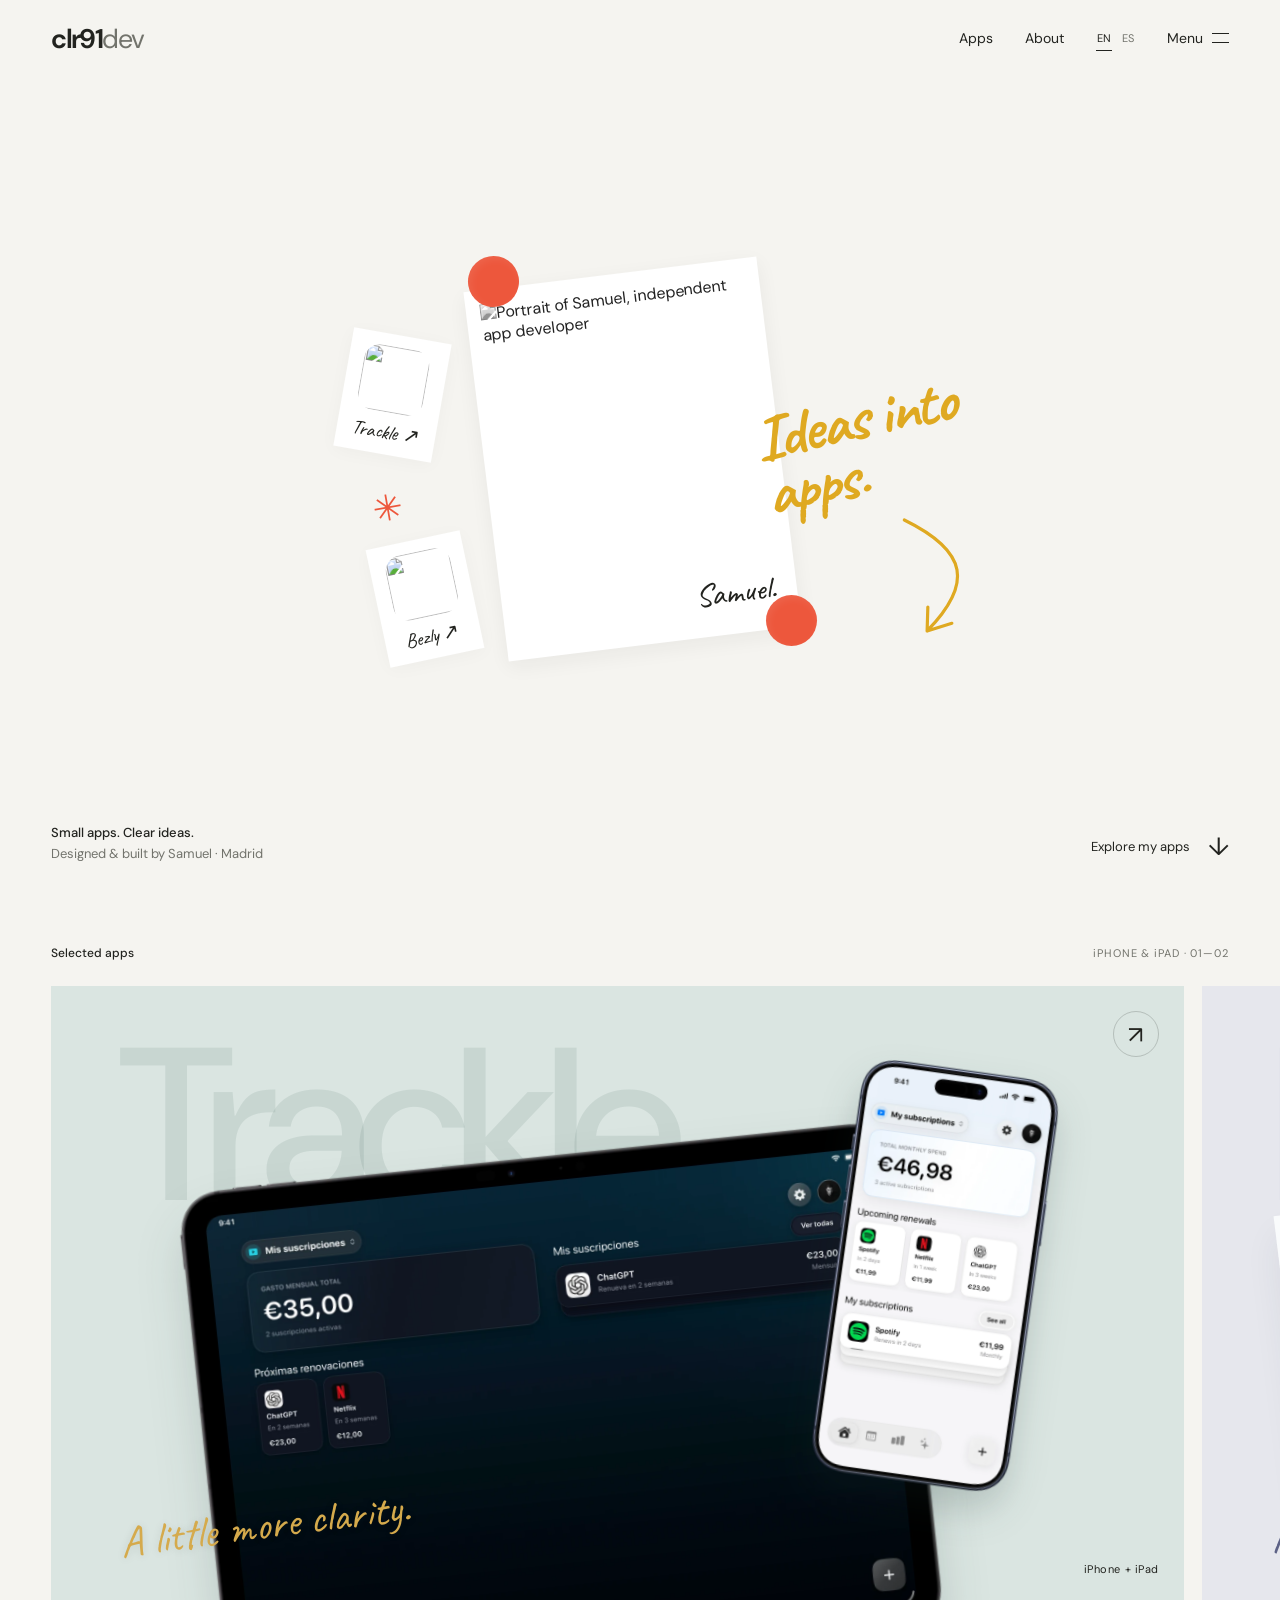
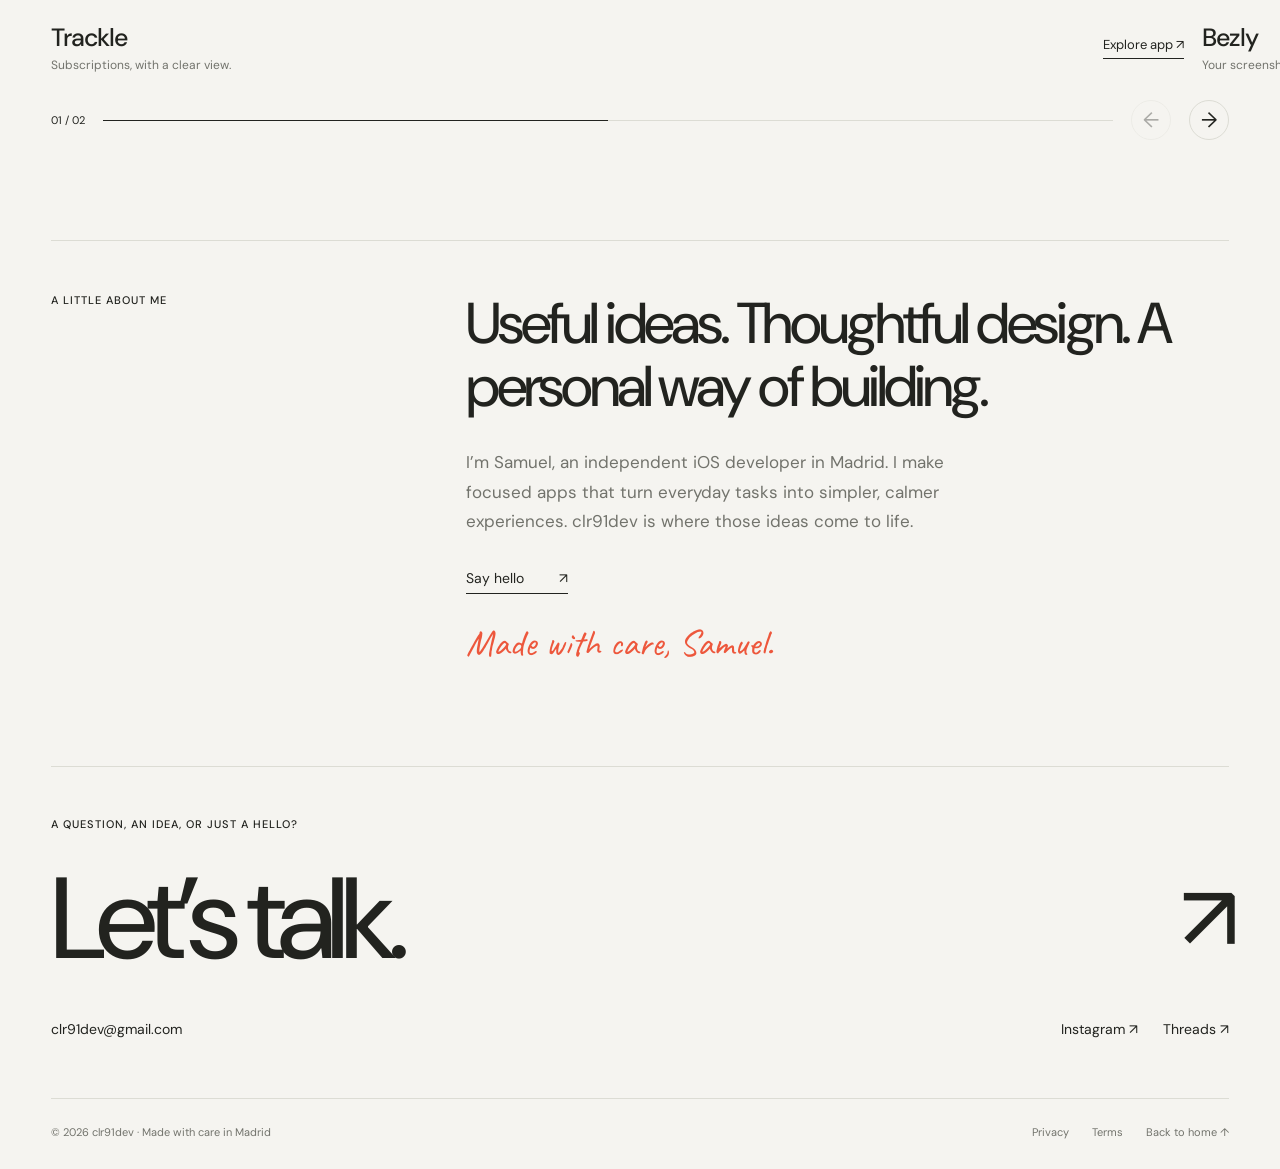
==== index.html @ d76f07f8 "Redesign clr91dev portfolio and app pages with an editorial studio style" ====
<!doctype html>
<html lang="en">
<head>
<meta charset="utf-8">
<meta name="viewport" content="width=device-width, initial-scale=1">
<title data-en="clr91dev — Small apps. Clear ideas." data-es="clr91dev — Apps pequeñas. Ideas claras." >clr91dev — Small apps. Clear ideas.</title>
<meta name="description" content="Independent apps by Samuel. Discover Trackle and Bezly, thoughtfully made for iPhone and iPad." data-en="Independent apps by Samuel. Discover Trackle and Bezly, thoughtfully made for iPhone and iPad." data-es="Apps independientes creadas por Samuel. Descubre Trackle y Bezly, diseñadas con cuidado para iPhone y iPad.">
<meta name="theme-color" content="#f5f4f0">
<link rel="canonical" href="https://samuelclr91-del.github.io/Trackle/">
<meta property="og:type" content="website">
<meta property="og:title" content="clr91dev — Small apps. Clear ideas.">
<meta property="og:description" content="Independent apps by Samuel. Discover Trackle and Bezly, thoughtfully made for iPhone and iPad.">
<meta property="og:url" content="https://samuelclr91-del.github.io/Trackle/">
<meta property="og:image" content="https://samuelclr91-del.github.io/Trackle/assets/studio/trackle-ipad-home.webp">
<link rel="icon" href="./assets/clr91dev-mark-v2.png">
<link rel="apple-touch-icon" href="./assets/clr91dev-mark-v2.png">
<link rel="preconnect" href="https://fonts.googleapis.com">
<link rel="preconnect" href="https://fonts.gstatic.com" crossorigin>
<link rel="stylesheet" href="./assets/studio.css">
<script src="./assets/studio.js" defer>
</script>
</head>
<body>
<a class="skip-link" data-en="Skip to content" data-es="Saltar al contenido" href="#main">Skip to content</a>
<header class="site-header">
<a class="wordmark" href="./" aria-label="clr91dev — home">clr91<span>dev</span>
</a>
<div class="header-links">
<a class="desktop-only" href="#apps">
<span data-en="Apps" data-es="Apps" >Apps</span>
</a>
<a class="desktop-only" href="#about">
<span data-en="About" data-es="Sobre mí" >About</span>
</a>
<div class="language" aria-label="Language / Idioma">
<button type="button" data-lang="en" aria-pressed="true">EN</button>
<button type="button" data-lang="es" aria-pressed="false">ES</button>
</div>
<button class="menu-toggle" aria-controls="site-menu" aria-expanded="false" type="button">
<span data-en="Menu" data-es="Menú" >Menu</span>
<i aria-hidden="true">
</i>
</button>
</div>
</header>
<div class="menu-panel" id="site-menu" hidden>
<nav aria-label="Menu">
<a href="./trackle/">Trackle ↗</a>
<a href="./bezly/">Bezly ↗</a>
<a href="#about">
<span data-en="A little about me" data-es="Un poco sobre mí" >A little about me</span>
</a>
<a href="#contact">
<span data-en="Let’s talk" data-es="Hablemos" >Let’s talk</span>
</a>
</nav>
<div class="menu-bottom">
<a href="mailto:clr91dev@gmail.com">clr91dev@gmail.com ↗</a>
<span data-en="Independent apps. Made in Madrid." data-es="Apps independientes. Hechas en Madrid." >Independent apps. Made in Madrid.</span>
</div>
</div>
<main id="main">
<section class="hero" aria-labelledby="hero-title">
<div class="hero-composition">
<figure class="polaroid">
<img src="./assets/samuel-portrait-v2.jpg" alt="Portrait of Samuel, independent app developer" data-alt-en="Portrait of Samuel, independent app developer" data-alt-es="Retrato de Samuel, desarrollador de apps independiente" class="" fetchpriority=high decoding="async" width="1229" height="848">
<figcaption>Samuel.</figcaption>
</figure>
<span class="sticker sticker-one" aria-hidden="true">
</span>
<span class="sticker sticker-two" aria-hidden="true">
</span>
<div class="hero-note">
<p class="handwritten" data-en="Ideas into apps." data-es="Ideas hechas apps." >Ideas into apps.</p>
</div>
<svg class="drawn-arrow" aria-hidden="true" viewBox="0 0 100 145" fill="none">
<path d="M22 6C88 49 88 85 32 130M32 130L36 104M32 130L60 125" stroke="currentColor" stroke-width="3.5" stroke-linecap="round" stroke-linejoin="round"/>
</svg>
<a class="scrap-app scrap-trackle" href="./trackle/" aria-label="Trackle">
<img src="./assets/trackle-app-icon.png" alt="" data-alt-en="" data-alt-es="" class="" fetchpriority=high decoding="async" width="512" height="512">
<span>Trackle ↗</span>
</a>
<a class="scrap-app scrap-bezly" href="./bezly/" aria-label="Bezly">
<img src="./bezly/assets/bezly-app-icon.jpg" alt="" data-alt-en="" data-alt-es="" class="" fetchpriority=high decoding="async" width="1024" height="1024">
<span>Bezly ↗</span>
</a>
<span class="little-cross" aria-hidden="true">✳</span>
</div>
<div class="hero-caption">
<h1 id="hero-title">
<strong data-en="Small apps. Clear ideas." data-es="Apps pequeñas. Ideas claras." >Small apps. Clear ideas.</strong>
</h1>
<span data-en="Designed &amp; built by Samuel · Madrid" data-es="Diseñadas y creadas por Samuel · Madrid" >Designed &amp; built by Samuel · Madrid</span>
</div>
<a class="hero-scroll" href="#apps">
<span data-en="Explore my apps" data-es="Explora mis apps" >Explore my apps</span>
<span aria-hidden="true">↓</span>
</a>
</section>
<section class="work-gallery" id="apps" aria-labelledby="work-title">
<div class="section-topline">
<h2 data-en="Selected apps" data-es="Apps seleccionadas" id="work-title">Selected apps</h2>
<span class="index-label">iPHONE & iPAD · 01—02</span>
</div>
<div class="project-rail" tabindex="0" role="region" aria-label="App gallery" data-label-en="App gallery" data-label-es="Galería de apps">
<article class="project-card">
<a class="project-art trackle-scene" href="./trackle/" aria-label="Explore Trackle" data-label-en="Explore Trackle" data-label-es="Explorar Trackle">
<span class="project-backword" aria-hidden="true">Trackle</span>
<img src="./assets/studio/trackle-ipad-home.webp" alt="Trackle on iPad" data-alt-en="Trackle on iPad" data-alt-es="Trackle en iPad" class="scene-ipad" loading=lazy decoding="async" width="1550" height="1106">
<img src="./assets/studio/trackle-iphone-home.webp" alt="Trackle on iPhone" data-alt-en="Trackle on iPhone" data-alt-es="Trackle en iPhone" class="scene-phone" loading=lazy decoding="async" width="827" height="1700">
<span class="scene-note" data-en="A little more clarity." data-es="Un poco más de claridad." >A little more clarity.</span>
<span class="scene-tag">iPhone + iPad</span>
<span class="open-project" aria-hidden="true">↗</span>
</a>
<div class="project-caption">
<div>
<h3>
<a href="./trackle/">Trackle</a>
</h3>
<p data-en="Subscriptions, with a clear view." data-es="Tus suscripciones, con perspectiva." >Subscriptions, with a clear view.</p>
</div>
<a href="./trackle/">
<span data-en="Explore app ↗" data-es="Explorar app ↗" >Explore app ↗</span>
</a>
</div>
</article>
<article class="project-card">
<a class="project-art bezly-scene" href="./bezly/" aria-label="Explore Bezly" data-label-en="Explore Bezly" data-label-es="Explorar Bezly">
<span class="project-backword" aria-hidden="true">Bezly</span>
<img src="./assets/studio/bezly-workflow-ipad-04.webp" alt="Bezly on iPad" data-alt-en="Bezly on iPad" data-alt-es="Bezly en iPad" class="scene-ipad" loading=lazy decoding="async" width="1550" height="1163">
<img src="./assets/studio/bezly-workflow-iphone-04.webp" alt="Bezly on iPhone" data-alt-en="Bezly on iPhone" data-alt-es="Bezly en iPhone" class="scene-phone" loading=lazy decoding="async" width="416" height="900">
<span class="scene-note" data-en="Make it yours." data-es="Hazlo tuyo." >Make it yours.</span>
<span class="scene-tag">iPhone + iPad</span>
<span class="open-project" aria-hidden="true">↗</span>
</a>
<div class="project-caption">
<div>
<h3>
<a href="./bezly/">Bezly</a>
</h3>
<p data-en="Your screenshots. Ready for the spotlight." data-es="Tus capturas. Listas para destacar." >Your screenshots. Ready for the spotlight.</p>
</div>
<a href="./bezly/">
<span data-en="Explore app ↗" data-es="Explorar app ↗" >Explore app ↗</span>
</a>
</div>
</article>
</div>
<div class="gallery-controls">
<span class="gallery-count" aria-live="polite">01 / 02</span>
<div class="gallery-progress" aria-hidden="true">
<span>
</span>
</div>
<button class="round-button" data-gallery-prev type="button" aria-label="Previous app" data-label-en="Previous app" data-label-es="App anterior">←</button>
<button class="round-button" data-gallery-next type="button" aria-label="Next app" data-label-en="Next app" data-label-es="App siguiente">→</button>
</div>
</section>
<section class="about-section" id="about">
<p class="eyebrow" data-en="A little about me" data-es="Un poco sobre mí" >A little about me</p>
<div class="about-copy">
<h2 data-en="Useful ideas. Thoughtful design. A personal way of building." data-es="Ideas útiles. Diseño con intención. Una forma personal de crear." >Useful ideas. Thoughtful design. A personal way of building.</h2>
<p data-en="I’m Samuel, an independent iOS developer in Madrid. I make focused apps that turn everyday tasks into simpler, calmer experiences. clr91dev is where those ideas come to life." data-es="Soy Samuel, desarrollador iOS independiente en Madrid. Creo apps que convierten las tareas del día a día en experiencias más sencillas y tranquilas. clr91dev es donde esas ideas cobran vida." >I’m Samuel, an independent iOS developer in Madrid. I make focused apps that turn everyday tasks into simpler, calmer experiences. clr91dev is where those ideas come to life.</p>
<a class="underlined-link" href="mailto:clr91dev@gmail.com">
<span data-en="Say hello" data-es="Salúdame" >Say hello</span>
<span aria-hidden="true">↗</span>
</a>
<div class="about-signature" aria-hidden="true">Made with care, Samuel.</div>
</div>
</section>
<section class="contact-section" id="contact">
<p class="eyebrow" data-en="A question, an idea, or just a hello?" data-es="¿Una pregunta, una idea o simplemente un hola?" >A question, an idea, or just a hello?</p>
<a class="contact-title" href="mailto:clr91dev@gmail.com">
<span data-en="Let’s talk." data-es="Hablemos." >Let’s talk.</span>
<span class="contact-arrow" aria-hidden="true">↗</span>
</a>
<div class="contact-bottom">
<a href="mailto:clr91dev@gmail.com">clr91dev@gmail.com</a>
<div class="social-links">
<a href="https://www.instagram.com/clr91dev/" target="_blank" rel="noopener noreferrer">Instagram ↗</a>
<a href="https://www.threads.com/@samuclr91" target="_blank" rel="noopener noreferrer">Threads ↗</a>
</div>
</div>
</section>
</main>
<footer class="site-footer">
<span>© 2026 clr91dev · <span data-en="Made with care in Madrid" data-es="Hecho con cuidado en Madrid" >Made with care in Madrid</span>
</span>
<div class="footer-legal">
<a href="./privacy/">
<span data-en="Privacy" data-es="Privacidad" >Privacy</span>
</a>
<a href="./terms/">
<span data-en="Terms" data-es="Términos" >Terms</span>
</a>
<a href="./">
<span data-en="Back to home ↑" data-es="Volver al inicio ↑" >Back to home ↑</span>
</a>
</div>
</footer>
</body>
</html>
---- assets/studio.css ----
@import url('https://fonts.googleapis.com/css2?family=Caveat:wght@500;600;700&family=DM+Sans:wght@400;450;500;550;600;650;700&display=swap');

:root {
    --paper:#f5f4f0;
    --ink:#22231f;
    --muted:#72736c;
    --line:#dcdcd4;
    --yellow:#dfa921;
    --red:#ed573c;
    --mint:#d8ebe3;
    --gutter:clamp(22px,4vw,72px);
    font-family:'DM Sans',Arial,sans-serif;
    color:var(--ink);
    background:var(--paper);
    font-synthesis:none
}

* {
    box-sizing:border-box
}
html {
    scroll-behavior:smooth;
    scroll-padding-top:80px
}
body {
    margin:0
}
body.menu-open {
    overflow:hidden
}
a {
    color:inherit;
    text-decoration:none
}
button {
    font:inherit;
    color:inherit;
    cursor:pointer
}
button,a {
    -webkit-tap-highlight-color:transparent
}
button {
    border:0
}
img {
    height:auto;
    display:block;
    max-width:100%
}
figure,h1,h2,h3,p {
    margin:0
}
::selection {
    background:#eed47b;
    color:#22231f
}
:focus-visible {
    outline:2px solid var(--red);
    outline-offset:6px
}
.skip-link {
    position:fixed;
    top:-70px;
    left:20px;
    z-index:100;
    background:var(--ink);
    color:white;
    padding:14px
}
.skip-link:focus {
    top:12px
}

.site-header {
    height:76px;
    padding:0 var(--gutter);
    display:flex;
    align-items:center;
    justify-content:space-between;
    background:var(--paper);
    position:relative;
    z-index:30
}
.wordmark {
    font-size:27px;
    font-weight:650;
    letter-spacing:-1.6px;
    line-height:1
}
.wordmark span {
    color:var(--muted);
    font-weight:400
}
.header-links {
    display:flex;
    align-items:center;
    gap:32px;
    font-size:14px
}
.header-links>a {
    position:relative
}
.header-links>a:after {
    content:'';
    height:1px;
    position:absolute;
    bottom:-5px;
    left:0;
    width:0;
    background:currentColor;
    transition:width .2s
}
.header-links>a:hover:after {
    width:100%
}
.language {
    display:flex;
    gap:9px;
    font-size:11px
}
.language button {
    padding:5px 1px;
    background:none;
    color:var(--muted)
}
.language button[aria-pressed=true] {
    color:var(--ink);
    border-bottom:1px solid
}
.menu-toggle {
    background:none;
    padding:8px 0;
    display:flex;
    align-items:center;
    gap:9px;
    font-size:14px
}
.menu-toggle i {
    width:17px;
    height:10px;
    border-block:1px solid;
    transition:transform .2s
}
.menu-toggle[aria-expanded=true] i {
    transform:rotate(-45deg)
}
.menu-panel {
    position:absolute;
    top:76px;
    left:0;
    right:0;
    padding:50px var(--gutter) 60px;
    background:var(--paper);
    border-bottom:1px solid var(--line);
    box-shadow:0 20px 30px #22231f09;
    z-index:29
}
.menu-panel[hidden] {
    display:none
}
.menu-panel nav {
    display:flex;
    flex-direction:column;
    align-items:flex-start;
    gap:14px
}
.menu-panel nav>a {
    font-size:clamp(30px,5vw,64px);
    letter-spacing:-.04em
}
.menu-panel .menu-bottom {
    display:flex;
    justify-content:space-between;
    gap:24px;
    margin-top:32px;
    color:var(--muted);
    font-size:14px
}
.menu-panel a:hover {
    color:var(--red)
}

.hero {
    min-height:660px;
    height:calc(100svh - 76px);
    max-height:900px;
    position:relative;
    display:flex;
    align-items:center;
    justify-content:center;
    overflow:hidden
}
.hero-composition {
    width:760px;
    height:480px;
    position:relative;
    flex:none;
    margin-top:-35px
}
.polaroid {
    width:295px;
    position:absolute;
    left:225px;
    top:42px;
    padding:14px 14px 21px;
    background:#fff;
    box-shadow:0 6px 20px #22231f0e;
    transform:rotate(-7deg)
}
.polaroid>img {
    width:267px;
    height:285px;
    object-fit:cover;
    object-position:50% 50%;
    filter:grayscale(1)
}
.polaroid figcaption {
    font-family:'Caveat',cursive;
    font-size:32px;
    text-align:right;
    padding:11px 7px 0
}
.sticker {
    position:absolute;
    display:block;
    width:51px;
    height:51px;
    border-radius:50%;
    background:var(--red);
    box-shadow:inset 2px 3px 8px #ffffff16;
    z-index:2
}
.sticker-one {
    left:208px;
    top:25px;
    transform:rotate(-10deg)
}
.sticker-two {
    left:506px;
    top:364px
}
.handwritten {
    font-family:'Caveat',cursive;
    font-weight:700;
    color:var(--yellow);
    font-size:64px;
    line-height:.88;
    letter-spacing:-2px
}
.hero-note {
    position:absolute;
    left:498px;
    top:156px;
    transform:rotate(-12deg);
    z-index:3;
    width:235px
}
.drawn-arrow {
    width:100px;
    height:132px;
    position:absolute;
    left:627px;
    top:280px;
    color:var(--yellow);
    transform:rotate(-7deg)
}
.scrap-app {
    position:absolute;
    display:block;
    padding:12px 15px 10px;
    background:#fff;
    box-shadow:0 3px 18px #22231f08;
    text-align:center;
    transition:transform .25s
}
.scrap-app img {
    width:66px;
    height:66px;
    object-fit:cover;
    border-radius:16px
}
.scrap-app span {
    display:block;
    font-family:'Caveat',cursive;
    font-size:20px;
    margin-top:7px
}
.scrap-trackle {
    left:83px;
    top:104px;
    transform:rotate(10deg)
}
.scrap-bezly {
    left:117px;
    top:308px;
    transform:rotate(-12deg)
}
.scrap-trackle:hover {
    transform:rotate(4deg) translateY(-5px)
}
.scrap-bezly:hover {
    transform:rotate(-5deg) translateY(-5px)
}
.little-cross {
    position:absolute;
    left:113px;
    top:255px;
    color:var(--red);
    font-family:'Caveat',cursive;
    font-size:36px;
    transform:rotate(-10deg)
}
.hero-caption {
    position:absolute;
    bottom:35px;
    left:var(--gutter);
    font-size:13px;
    line-height:1.6;
    color:var(--muted)
}
.hero-caption strong {
    display:block;
    font-weight:500;
    color:var(--ink)
}
.hero-scroll {
    position:absolute;
    right:var(--gutter);
    bottom:37px;
    display:flex;
    align-items:center;
    gap:18px;
    font-size:13px
}
.hero-scroll span:last-child {
    font-size:25px
}
.hero h1 {
    font-size:inherit;
    font-weight:inherit
}

.section-topline {
    padding:45px var(--gutter) 25px;
    display:flex;
    justify-content:space-between;
    align-items:center;
    gap:20px;
    font-size:12px
}
.section-topline h2 {
    font-size:12px;
    font-weight:500
}
.index-label {
    color:var(--muted);
    font-size:11px;
    letter-spacing:.08em
}
.work-gallery {
    overflow:hidden
}
.project-rail {
    display:flex;
    gap:18px;
    overflow-x:auto;
    scroll-snap-type:x mandatory;
    scrollbar-width:none;
    padding:0 var(--gutter)
}
.project-rail::-webkit-scrollbar {
    display:none
}
.project-card {
    flex:0 0 calc(100% - 45px);
    scroll-snap-align:center;
    min-width:0
}
.project-art {
    position:relative;
    height:clamp(440px,48vw,740px);
    overflow:hidden;
    display:block;
    background:#dae5e1
}
.project-art .project-backword {
    position:absolute;
    top:5%;
    left:6%;
    font-size:clamp(90px,17vw,260px);
    font-weight:500;
    line-height:1;
    letter-spacing:-.075em;
    color:#254f4418;
    user-select:none
}
.trackle-scene .scene-ipad {
    position:absolute;
    width:64%;
    left:13%;
    top:27%;
    transform:rotate(-6deg);
    filter:drop-shadow(0 28px 24px #152e2928)
}
.trackle-scene .scene-phone {
    position:absolute;
    width:18%;
    right:13%;
    top:13%;
    transform:rotate(8deg);
    filter:drop-shadow(0 20px 18px #152e2930)
}
.scene-note {
    position:absolute;
    font-family:'Caveat',cursive;
    font-size:clamp(20px,3.4vw,49px);
    line-height:.95;
    bottom:9%;
    left:6%;
    transform:rotate(-7deg);
    color:#355e50
}
.scene-tag {
    position:absolute;
    right:25px;
    bottom:24px;
    font-size:11px;
    letter-spacing:.05em
}
.project-art .open-project {
    position:absolute;
    right:25px;
    top:25px;
    width:46px;
    height:46px;
    display:grid;
    place-items:center;
    border:1px solid #22231f33;
    border-radius:50%;
    font-size:24px;
    transition:background .2s,transform .2s
}
.project-art:hover .open-project {
    background:var(--paper);
    transform:rotate(45deg)
}
.bezly-scene {
    background:#e6e7ed
}
.bezly-scene .project-backword {
    color:#55597118
}
.bezly-scene .scene-ipad {
    position:absolute;
    width:64%;
    left:9%;
    top:30%;
    transform:rotate(-7deg);
    box-shadow:0 22px 36px #26324313
}
.bezly-scene .scene-phone {
    position:absolute;
    width:21%;
    right:14%;
    top:10%;
    transform:rotate(9deg);
    box-shadow:0 20px 26px #26324313
}
.bezly-scene .scene-note {
    color:#5d6286
}
.project-caption {
    display:flex;
    justify-content:space-between;
    gap:20px;
    padding:21px 0 0;
    align-items:center
}
.project-caption h3 {
    font-size:25px;
    letter-spacing:-1px;
    font-weight:500
}
.project-caption p {
    font-size:12px;
    color:var(--muted);
    margin-top:3px
}
.project-caption>a {
    font-size:13px;
    border-bottom:1px solid;
    padding-bottom:5px
}
.gallery-controls {
    display:flex;
    align-items:center;
    gap:18px;
    padding:27px var(--gutter) 50px
}
.gallery-progress {
    flex:1;
    height:1px;
    background:var(--line);
    position:relative
}
.gallery-progress span {
    height:1px;
    background:var(--ink);
    width:50%;
    position:absolute;
    left:0;
    transition:left .3s
}
.gallery-count {
    font-size:11px;
    white-space:nowrap;
    font-variant-numeric:tabular-nums
}
.round-button {
    width:40px;
    height:40px;
    border:1px solid var(--line);
    border-radius:50%;
    background:transparent;
    font-size:21px;
    transition:background .2s
}
.round-button:hover {
    background:#e9e8e1
}
.round-button:disabled {
    opacity:.35;
    cursor:default
}

.about-section {
    margin:50px var(--gutter) 100px;
    padding-top:52px;
    border-top:1px solid var(--line);
    display:grid;
    grid-template-columns:1fr 2.15fr;
    gap:60px
}
.eyebrow {
    font-size:11px;
    letter-spacing:.09em;
    text-transform:uppercase;
    font-weight:500
}
.about-copy h2 {
    font-size:clamp(35px,4.5vw,72px);
    font-weight:450;
    letter-spacing:-.055em;
    line-height:1.08;
    max-width:940px
}
.about-copy>p {
    font-size:17px;
    color:var(--muted);
    line-height:1.75;
    max-width:530px;
    margin:30px 0
}
.underlined-link {
    display:inline-flex;
    align-items:center;
    gap:35px;
    border-bottom:1px solid;
    padding-bottom:6px;
    font-size:14px
}
.about-signature {
    font-family:'Caveat',cursive;
    color:var(--red);
    font-size:37px;
    margin-top:25px
}
.contact-section {
    border-top:1px solid var(--line);
    margin:0 var(--gutter);
    padding:50px 0 60px
}
.contact-section .contact-title {
    display:flex;
    align-items:center;
    justify-content:space-between;
    gap:40px;
    margin-top:28px;
    font-size:clamp(50px,9vw,150px);
    letter-spacing:-.07em;
    line-height:1.05;
    font-weight:450
}
.contact-title .contact-arrow {
    font-size:.8em;
    transition:transform .25s
}
.contact-title:hover .contact-arrow {
    transform:translate(8px,-8px)
}
.contact-bottom {
    display:flex;
    justify-content:space-between;
    align-items:center;
    margin-top:40px;
    gap:30px;
    font-size:14px
}
.social-links {
    display:flex;
    gap:25px
}
.site-footer {
    margin:0 var(--gutter);
    padding:26px 0 30px;
    border-top:1px solid var(--line);
    display:flex;
    justify-content:space-between;
    gap:24px;
    font-size:11px;
    color:var(--muted)
}
.footer-legal {
    display:flex;
    gap:23px
}
.site-footer a:hover,.social-links a:hover {
    color:var(--red)
}

/* The product pages share the portfolio's quiet editorial layout. */
.product-intro {
    padding:75px var(--gutter) 55px;
    display:grid;
    grid-template-columns:1fr 1.15fr;
    gap:7vw;
    align-items:end
}
.product-name {
    display:flex;
    gap:13px;
    align-items:center;
    font-size:15px;
    margin-bottom:25px
}
.product-name img {
    width:43px;
    height:43px;
    border-radius:11px
}
.product-intro h1 {
    font-size:clamp(55px,7.2vw,112px);
    font-weight:450;
    line-height:.98;
    letter-spacing:-.065em
}
.product-intro .intro-right>p {
    font-size:18px;
    color:var(--muted);
    line-height:1.65;
    max-width:530px
}
.product-actions {
    display:flex;
    gap:27px;
    align-items:center;
    margin-top:30px;
    flex-wrap:wrap
}
.store-link {
    display:inline-flex;
    align-items:center;
    gap:18px;
    padding:15px 22px;
    background:var(--ink);
    color:var(--paper);
    border:1px solid var(--ink);
    border-radius:2px;
    font-size:13px;
    transition:background .2s
}
.store-link:hover {
    background:#45473e
}
.product-platform {
    font-size:11px;
    color:var(--muted);
    margin-top:20px
}
.product-cover {
    margin:0 var(--gutter)
}
.product-cover .project-art {
    height:clamp(470px,59vw,860px)
}
.product-cover .project-backword {
    font-size:clamp(110px,21vw,320px)
}
.product-cover-caption {
    display:flex;
    justify-content:space-between;
    margin-top:16px;
    font-size:11px;
    color:var(--muted);
    gap:20px
}
.product-story {
    padding:100px var(--gutter);
    display:grid;
    grid-template-columns:1fr 2.15fr;
    gap:60px
}
.product-story h2 {
    font-size:clamp(32px,4.5vw,67px);
    font-weight:450;
    line-height:1.08;
    letter-spacing:-.05em
}
.product-story .story-copy>p {
    max-width:620px;
    font-size:17px;
    color:var(--muted);
    line-height:1.75;
    margin-top:25px
}
.feature-row {
    display:grid;
    grid-template-columns:1fr 1.15fr;
    gap:8vw;
    margin:0 var(--gutter);
    padding:65px 0;
    border-top:1px solid var(--line);
    align-items:center
}
.feature-row:nth-child(even) .feature-copy {
    order:2
}
.feature-row:nth-child(even) .feature-media {
    order:1
}
.feature-copy .eyebrow {
    color:var(--muted);
    margin-bottom:25px
}
.feature-copy h3 {
    font-size:clamp(32px,4vw,58px);
    line-height:1.08;
    letter-spacing:-.045em;
    font-weight:450
}
.feature-copy>p {
    font-size:16px;
    color:var(--muted);
    line-height:1.7;
    margin:23px 0;
    max-width:440px
}
.feature-media {
    background:#e4ebe5;
    min-height:440px;
    display:flex;
    align-items:center;
    justify-content:center;
    padding:45px;
    position:relative;
    overflow:hidden
}
.feature-media img {
    max-height:440px;
    width:auto;
    object-fit:contain;
    filter:drop-shadow(0 13px 13px #22231f16)
}
.feature-media .ipad-image {
    width:100%;
    max-height:none
}
.product-bezly .feature-media {
    background:#e6e7ed;
    padding:32px
}
.product-bezly .feature-media img {
    filter:none;
    max-height:470px
}
.product-bezly .feature-media .ipad-image {
    width:100%;
    max-height:none
}
.feature-bits {
    display:flex;
    gap:12px;
    flex-wrap:wrap
}
.feature-bits span {
    font-size:11px;
    border:1px solid var(--line);
    padding:7px 10px
}
.privacy-section {
    margin:55px var(--gutter) 0;
    border-top:1px solid var(--line);
    padding:60px 0;
    display:grid;
    grid-template-columns:1fr 2.15fr;
    gap:60px
}
.privacy-section h2 {
    font-size:clamp(32px,4vw,58px);
    font-weight:450;
    letter-spacing:-.045em;
    line-height:1.1;
    max-width:780px
}
.privacy-section p {
    margin:25px 0;
    max-width:600px;
    color:var(--muted);
    line-height:1.75
}
.faq-section {
    margin:0 var(--gutter);
    padding:55px 0 80px;
    display:grid;
    grid-template-columns:1fr 2.15fr;
    gap:60px;
    border-top:1px solid var(--line)
}
details {
    border-bottom:1px solid var(--line);
    padding:20px 0
}
details:first-child {
    padding-top:0
}
summary {
    cursor:pointer;
    font-size:19px;
    letter-spacing:-.02em
}
details p {
    color:var(--muted);
    font-size:15px;
    line-height:1.75;
    margin-top:18px;
    max-width:630px
}
.product-cta {
    margin:10px var(--gutter) 70px;
    padding:60px 0;
    border-top:1px solid var(--line);
    display:flex;
    align-items:center;
    justify-content:space-between;
    gap:40px
}
.product-cta h2 {
    font-size:clamp(38px,5.5vw,83px);
    font-weight:450;
    letter-spacing:-.055em;
    line-height:1.05;
    max-width:760px
}
.next-project {
    display:flex;
    align-items:center;
    justify-content:space-between;
    padding:40px var(--gutter);
    background:#e9e8e1;
    font-size:15px
}
.next-project strong {
    font-size:30px;
    font-weight:450;
    letter-spacing:-1px
}

.trackle-scene .scene-note {
    color:#d5aa4c;
    text-shadow:0 1px 8px #102a2720
}

.product-intro>*,.feature-copy { 
    min-width:0
}

@media(min-width:1600px) {
    .hero-composition {
    transform:scale(1.18)
}

}

@media(max-width:900px) {
    .header-links {
    gap:23px
}
.hero {
    min-height:660px;
    max-height:800px
}
.hero-composition {
    transform:scale(.85)
}
.about-section,.product-story,.privacy-section,.faq-section {
    grid-template-columns:1fr 2.5fr;
    gap:30px
}
.product-intro {
    gap:30px;
    padding-top:50px
}
.product-intro h1 {
    font-size:65px
}
.feature-row {
    gap:35px
}
.feature-media {
    padding:25px;
    min-height:370px
}
.project-card {
    flex-basis:100%
}
.project-art {
    height:480px
}
.scene-tag {
    display:none
}
.product-actions {
    gap:18px
}
.product-intro .intro-right>p {
    font-size:16px
}
.product-cta {
    align-items:flex-start;
    flex-direction:column
}

}

@media(max-width:600px) {
    .site-header {
    height:65px
}
.wordmark {
    font-size:25px
}
.header-links {
    gap:20px
}
.header-links>.desktop-only {
    display:none
}
.menu-panel {
    top:65px
}
.menu-panel .menu-bottom {
    flex-direction:column
}
.hero {
    height:calc(90svh - 65px);
    min-height:590px;
    max-height:730px
}
.hero-composition {
    transform:scale(.57);
    margin-top:-60px
}
.hero-caption {
    bottom:27px;
    font-size:11px;
    max-width:205px
}
.hero-scroll {
    font-size:11px;
    gap:8px;
    bottom:27px
}
.hero-scroll span:last-child {
    font-size:22px
}
.section-topline {
    padding-top:30px
}
.section-topline .index-label {
    font-size:10px
}
.project-rail {
    gap:12px;
    padding:0 16px
}
.project-card {
    flex-basis:100%
}
.project-art {
    height:440px
}
.project-art .project-backword {
    font-size:22vw;
    top:9%;
    left:7%
}
.trackle-scene .scene-ipad {
    width:90%;
    left:-5%;
    top:35%;
    transform:rotate(-7deg)
}
.trackle-scene .scene-phone {
    width:32%;
    right:8%;
    top:17%;
    transform:rotate(7deg)
}
.bezly-scene .scene-ipad {
    width:86%;
    left:-7%;
    top:35%
}
.bezly-scene .scene-phone {
    width:35%;
    right:7%;
    top:17%
}
.scene-note {
    font-size:29px;
    bottom:9%
}
.project-art .open-project {
    width:37px;
    height:37px;
    right:16px;
    top:16px;
    font-size:21px
}
.project-caption {
    padding-top:17px;
    gap:12px
}
.project-caption h3 {
    font-size:23px
}
.project-caption p {
    font-size:11px;
    max-width:220px;
    line-height:1.5
}
.project-caption>a {
    font-size:11px;
    white-space:nowrap
}
.gallery-controls {
    gap:12px;
    padding-bottom:25px
}
.about-section {
    grid-template-columns:1fr;
    gap:25px;
    margin-top:50px;
    margin-bottom:60px;
    padding-top:30px
}
.about-copy h2 {
    font-size:39px
}
.about-copy>p {
    font-size:15px;
    margin-top:23px
}
.contact-section {
    padding-top:32px;
    padding-bottom:38px
}
.contact-section .contact-title {
    font-size:58px;
    gap:15px
}
.contact-bottom {
    align-items:flex-start;
    flex-direction:column;
    margin-top:25px;
    gap:24px;
    font-size:13px
}
.site-footer {
    flex-direction:column;
    gap:15px;
    font-size:10px
}
.product-intro {
    grid-template-columns:1fr;
    padding-top:38px;
    padding-bottom:35px;
    gap:26px
}
.product-name {
    margin-bottom:22px
}
.product-intro h1 {
    font-size:67px;
    max-width:440px
}
.product-intro .intro-right>p {
    font-size:16px
}
.product-actions {
    margin-top:23px
}
.store-link {
    padding:14px 18px;
    font-size:12px
}
.product-cover {
    margin:0 16px
}
.product-cover .project-art {
    height:480px
}
.product-cover .project-backword {
    font-size:23vw
}
.product-cover-caption {
    font-size:10px;
    line-height:1.5
}
.product-story,.privacy-section,.faq-section {
    grid-template-columns:1fr;
    gap:25px;
    padding-top:45px;
    padding-bottom:45px
}
.product-story h2 {
    font-size:38px
}
.product-story .story-copy>p {
    font-size:15px;
    margin-top:20px
}
.feature-row {
    grid-template-columns:1fr;
    gap:26px;
    padding:35px 0
}
.feature-row:nth-child(even) .feature-copy {
    order:0
}
.feature-row:nth-child(even) .feature-media {
    order:0
}
.feature-copy .eyebrow {
    margin-bottom:16px
}
.feature-copy h3 {
    font-size:36px;
    max-width:400px
}
.feature-copy>p {
    font-size:15px;
    margin:19px 0
}
.feature-media {
    min-height:360px;
    padding:30px
}
.feature-media img {
    max-height:390px
}
.product-bezly .feature-media {
    padding:23px
}
.product-bezly .feature-media img {
    max-height:400px
}
.privacy-section {
    margin-top:15px
}
.privacy-section h2 {
    font-size:36px
}
.privacy-section p {
    font-size:15px
}
summary {
    font-size:17px
}
.product-cta {
    margin-bottom:30px;
    padding:40px 0;
    gap:25px
}
.product-cta h2 {
    font-size:45px
}
.next-project {
    gap:20px;
    font-size:12px
}
.next-project strong {
    font-size:27px
}

}

@media(max-width:600px) {
    .contact-section .contact-title{font-size:clamp(43px,14vw,58px)}
    .product-intro h1 {
    font-size:clamp(43px,13.5vw,67px)
}

}

@media(max-width:360px) {
    .hero-composition {
    transform:scale(.48)
}
.hero-caption {
    max-width:170px
}
.hero-scroll {
    max-width:95px
}

}

@media(prefers-reduced-motion:reduce) {
    html {
    scroll-behavior:auto
}
*,*:before,*:after {
    transition:none!important;
    animation:none!important
}

}
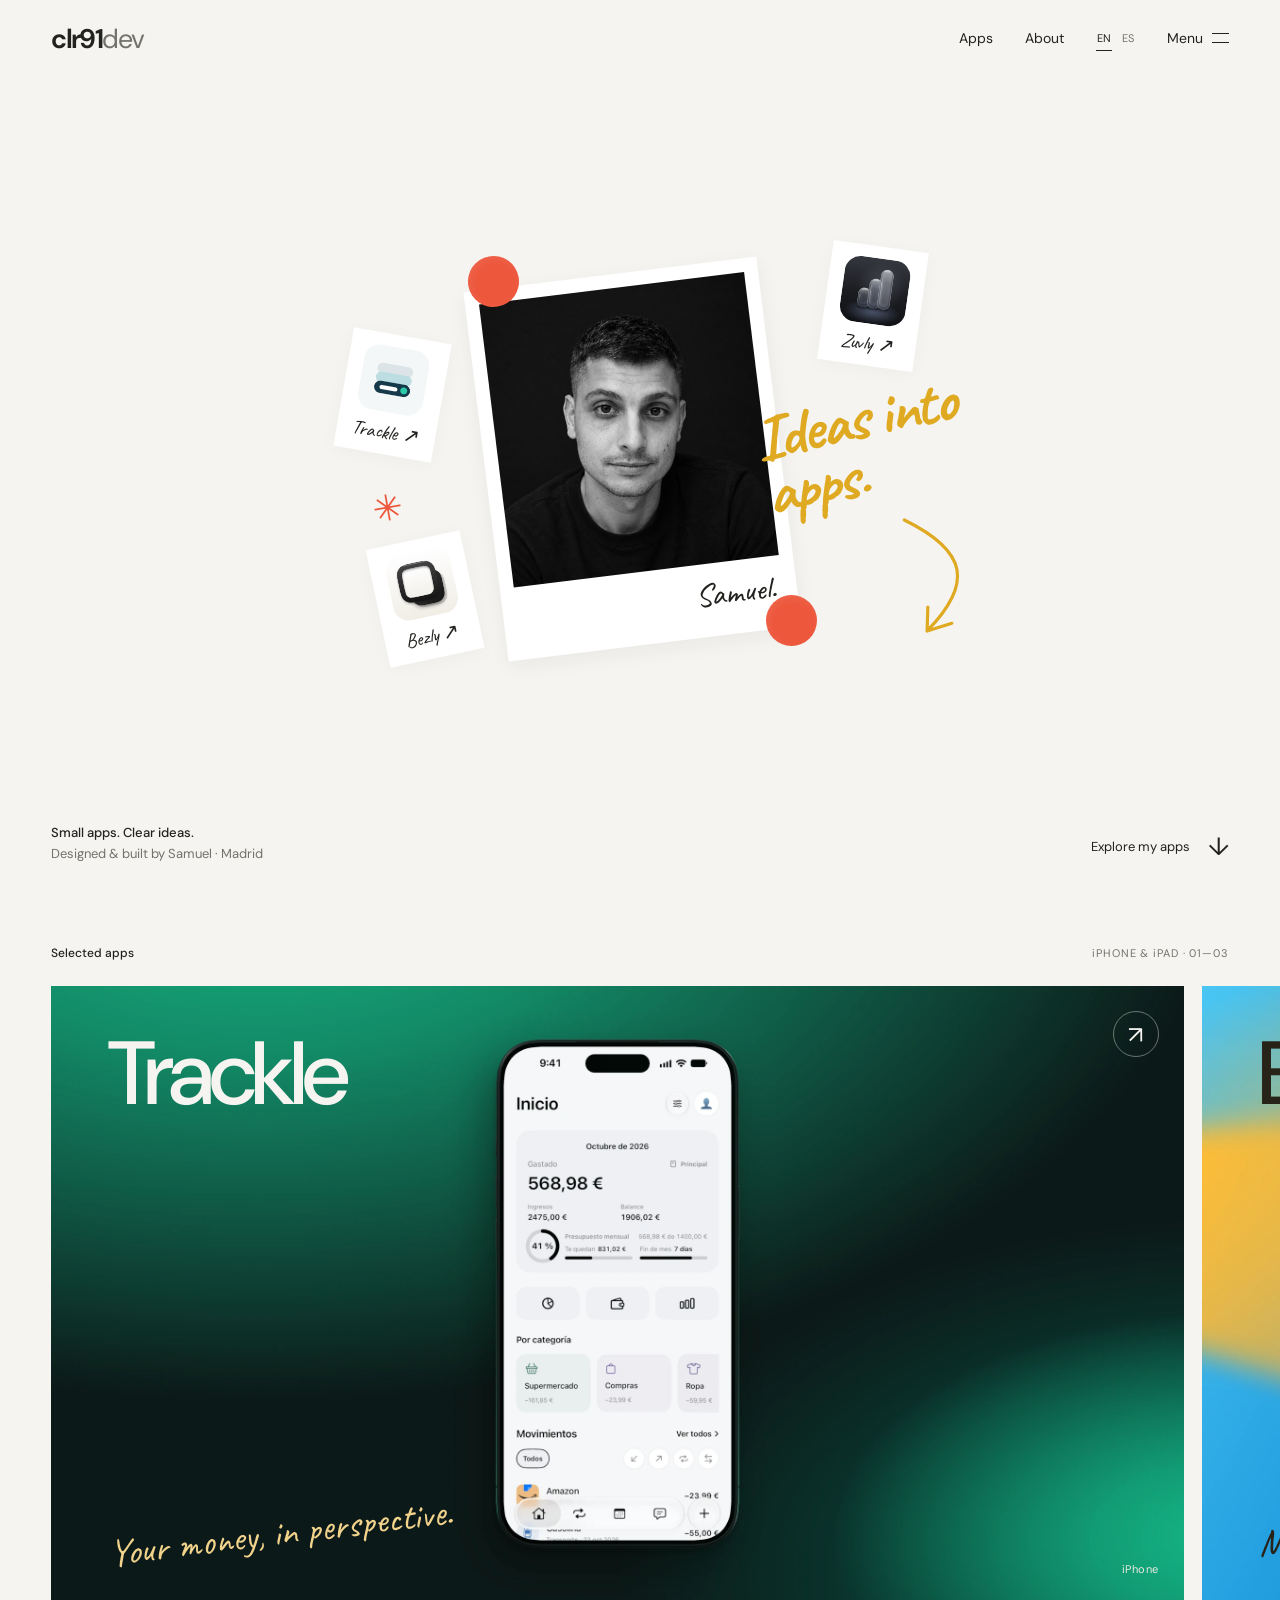
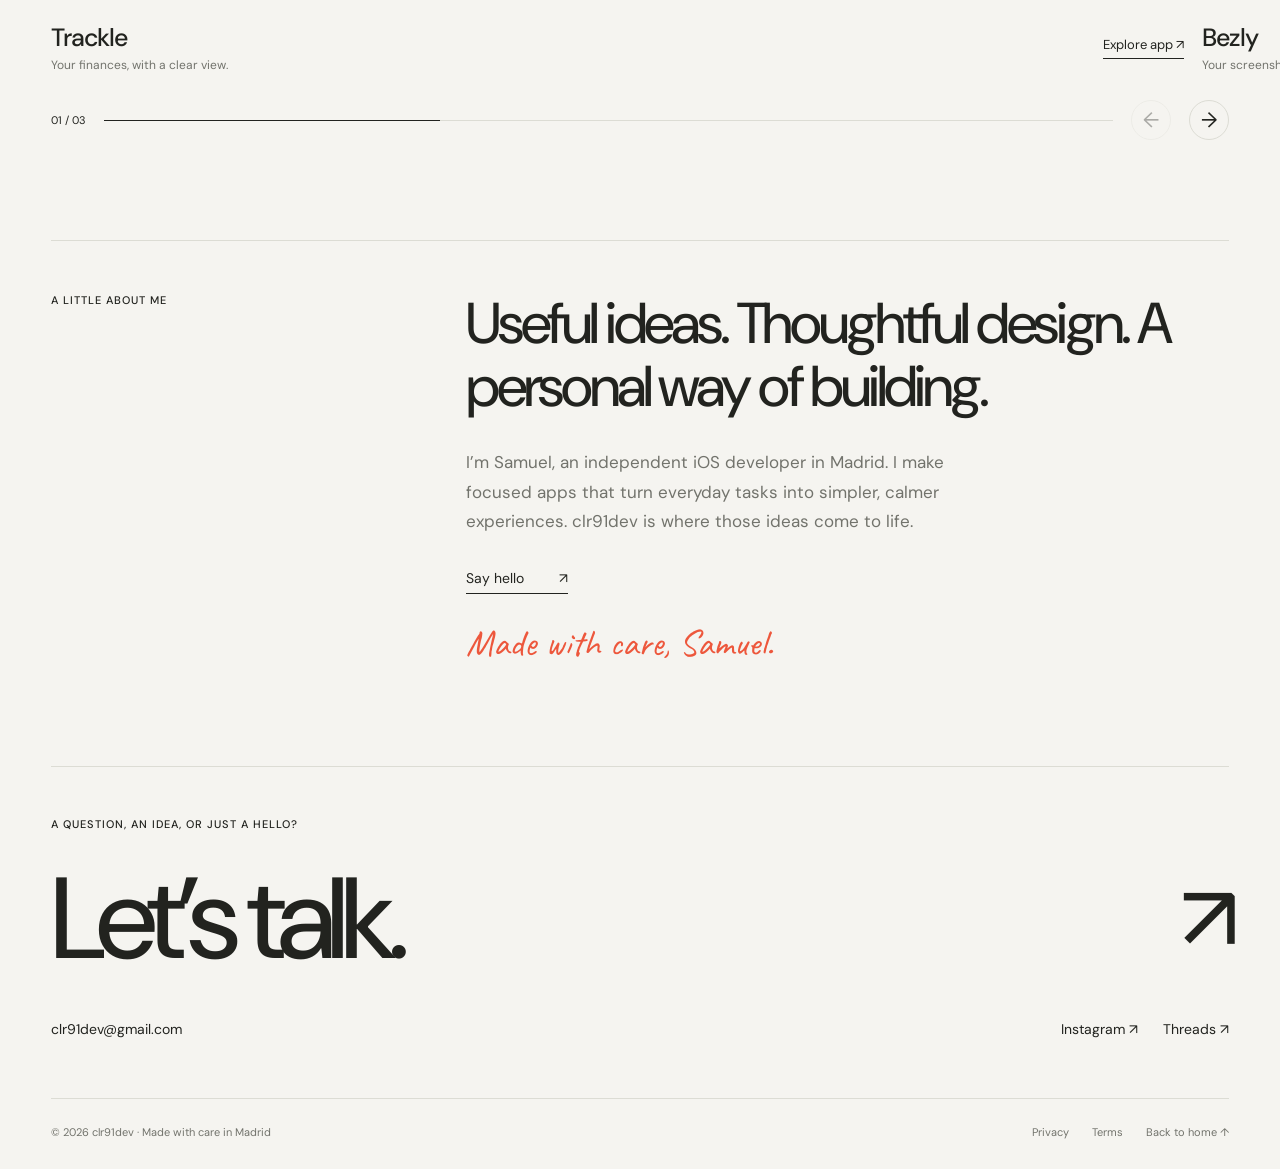
==== commit 12115fd5: "Refresh app artwork with native Bezly exports and add Zuvly" ====
--- a/index.html
+++ b/index.html
@@ -4,14 +4,14 @@
 <meta charset="utf-8">
 <meta name="viewport" content="width=device-width, initial-scale=1">
 <title data-en="clr91dev — Small apps. Clear ideas." data-es="clr91dev — Apps pequeñas. Ideas claras." >clr91dev — Small apps. Clear ideas.</title>
-<meta name="description" content="Independent apps by Samuel. Discover Trackle and Bezly, thoughtfully made for iPhone and iPad." data-en="Independent apps by Samuel. Discover Trackle and Bezly, thoughtfully made for iPhone and iPad." data-es="Apps independientes creadas por Samuel. Descubre Trackle y Bezly, diseñadas con cuidado para iPhone y iPad.">
+<meta name="description" content="Independent apps by Samuel. Discover Trackle, Bezly and Zuvly." data-en="Independent apps by Samuel. Discover Trackle, Bezly and Zuvly." data-es="Apps independientes creadas por Samuel. Descubre Trackle, Bezly y Zuvly.">
 <meta name="theme-color" content="#f5f4f0">
 <link rel="canonical" href="https://samuelclr91-del.github.io/Trackle/">
 <meta property="og:type" content="website">
 <meta property="og:title" content="clr91dev — Small apps. Clear ideas.">
-<meta property="og:description" content="Independent apps by Samuel. Discover Trackle and Bezly, thoughtfully made for iPhone and iPad.">
+<meta property="og:description" content="Independent apps by Samuel. Discover Trackle, Bezly and Zuvly.">
 <meta property="og:url" content="https://samuelclr91-del.github.io/Trackle/">
-<meta property="og:image" content="https://samuelclr91-del.github.io/Trackle/assets/studio/trackle-ipad-home.webp">
+<meta property="og:image" content="https://samuelclr91-del.github.io/Trackle/assets/bezly-exports/trackle-home-bezly.webp">
 <link rel="icon" href="./assets/clr91dev-mark-v2.png">
 <link rel="apple-touch-icon" href="./assets/clr91dev-mark-v2.png">
 <link rel="preconnect" href="https://fonts.googleapis.com">
@@ -47,6 +47,7 @@
 <nav aria-label="Menu">
 <a href="./trackle/">Trackle ↗</a>
 <a href="./bezly/">Bezly ↗</a>
+<a href="./zuvly/">Zuvly ↗</a>
 <a href="#about">
 <span data-en="A little about me" data-es="Un poco sobre mí" >A little about me</span>
 </a>
@@ -63,7 +64,7 @@
 <section class="hero" aria-labelledby="hero-title">
 <div class="hero-composition">
 <figure class="polaroid">
-<img src="./assets/samuel-portrait-v2.jpg" alt="Portrait of Samuel, independent app developer" data-alt-en="Portrait of Samuel, independent app developer" data-alt-es="Retrato de Samuel, desarrollador de apps independiente" class="" fetchpriority=high decoding="async" width="1229" height="848">
+<img src="./assets/samuel-portrait-2026.jpg" alt="Portrait of Samuel, independent app developer" data-alt-en="Portrait of Samuel, independent app developer" data-alt-es="Retrato de Samuel, desarrollador de apps independiente" class="" fetchpriority=high decoding="async" width="886" height="886">
 <figcaption>Samuel.</figcaption>
 </figure>
 <span class="sticker sticker-one" aria-hidden="true">
@@ -81,8 +82,12 @@
 <span>Trackle ↗</span>
 </a>
 <a class="scrap-app scrap-bezly" href="./bezly/" aria-label="Bezly">
-<img src="./bezly/assets/bezly-app-icon.jpg" alt="" data-alt-en="" data-alt-es="" class="" fetchpriority=high decoding="async" width="1024" height="1024">
+<img src="./assets/bezly-app-icon-current.png" alt="" data-alt-en="" data-alt-es="" class="" fetchpriority=high decoding="async" width="1024" height="1024">
 <span>Bezly ↗</span>
+</a>
+<a class="scrap-app scrap-zuvly" href="./zuvly/" aria-label="Zuvly">
+<img src="./assets/zuvly-app-icon.png" alt="" width="1024" height="1024" decoding="async">
+<span>Zuvly ↗</span>
 </a>
 <span class="little-cross" aria-hidden="true">✳</span>
 </div>
@@ -100,16 +105,15 @@
 <section class="work-gallery" id="apps" aria-labelledby="work-title">
 <div class="section-topline">
 <h2 data-en="Selected apps" data-es="Apps seleccionadas" id="work-title">Selected apps</h2>
-<span class="index-label">iPHONE & iPAD · 01—02</span>
+<span class="index-label">iPHONE & iPAD · 01—03</span>
 </div>
 <div class="project-rail" tabindex="0" role="region" aria-label="App gallery" data-label-en="App gallery" data-label-es="Galería de apps">
 <article class="project-card">
-<a class="project-art trackle-scene" href="./trackle/" aria-label="Explore Trackle" data-label-en="Explore Trackle" data-label-es="Explorar Trackle">
-<span class="project-backword" aria-hidden="true">Trackle</span>
-<img src="./assets/studio/trackle-ipad-home.webp" alt="Trackle on iPad" data-alt-en="Trackle on iPad" data-alt-es="Trackle en iPad" class="scene-ipad" loading=lazy decoding="async" width="1550" height="1106">
-<img src="./assets/studio/trackle-iphone-home.webp" alt="Trackle on iPhone" data-alt-en="Trackle on iPhone" data-alt-es="Trackle en iPhone" class="scene-phone" loading=lazy decoding="async" width="827" height="1700">
-<span class="scene-note" data-en="A little more clarity." data-es="Un poco más de claridad." >A little more clarity.</span>
-<span class="scene-tag">iPhone + iPad</span>
+<a class="project-art trackle-scene native-scene" href="./trackle/" aria-label="Trackle">
+<img class="scene-render" src="./assets/bezly-exports/trackle-home-bezly.webp" alt="Trackle — device mockup created with Bezly" data-alt-en="Trackle — device mockup created with Bezly" data-alt-es="Trackle — mockup creado con Bezly" width="2400" height="1350" loading="lazy" decoding="async">
+<span class="project-backword">Trackle</span>
+<span class="scene-note" data-en="Your money, in perspective." data-es="Tu dinero, en perspectiva." >Your money, in perspective.</span>
+<span class="scene-tag">iPhone</span>
 <span class="open-project" aria-hidden="true">↗</span>
 </a>
 <div class="project-caption">
@@ -117,7 +121,7 @@
 <h3>
 <a href="./trackle/">Trackle</a>
 </h3>
-<p data-en="Subscriptions, with a clear view." data-es="Tus suscripciones, con perspectiva." >Subscriptions, with a clear view.</p>
+<p data-en="Your finances, with a clear view." data-es="Tus finanzas, con perspectiva." >Your finances, with a clear view.</p>
 </div>
 <a href="./trackle/">
 <span data-en="Explore app ↗" data-es="Explorar app ↗" >Explore app ↗</span>
@@ -125,12 +129,11 @@
 </div>
 </article>
 <article class="project-card">
-<a class="project-art bezly-scene" href="./bezly/" aria-label="Explore Bezly" data-label-en="Explore Bezly" data-label-es="Explorar Bezly">
-<span class="project-backword" aria-hidden="true">Bezly</span>
-<img src="./assets/studio/bezly-workflow-ipad-04.webp" alt="Bezly on iPad" data-alt-en="Bezly on iPad" data-alt-es="Bezly en iPad" class="scene-ipad" loading=lazy decoding="async" width="1550" height="1163">
-<img src="./assets/studio/bezly-workflow-iphone-04.webp" alt="Bezly on iPhone" data-alt-en="Bezly on iPhone" data-alt-es="Bezly en iPhone" class="scene-phone" loading=lazy decoding="async" width="416" height="900">
+<a class="project-art bezly-scene native-scene" href="./bezly/" aria-label="Bezly">
+<img class="scene-render" src="./assets/bezly-exports/bezly-studio-bezly.webp" alt="Bezly — device mockup created with Bezly" data-alt-en="Bezly — device mockup created with Bezly" data-alt-es="Bezly — mockup creado con Bezly" width="2400" height="1350" loading="lazy" decoding="async">
+<span class="project-backword">Bezly</span>
 <span class="scene-note" data-en="Make it yours." data-es="Hazlo tuyo." >Make it yours.</span>
-<span class="scene-tag">iPhone + iPad</span>
+<span class="scene-tag">iPhone</span>
 <span class="open-project" aria-hidden="true">↗</span>
 </a>
 <div class="project-caption">
@@ -145,9 +148,29 @@
 </a>
 </div>
 </article>
+<article class="project-card">
+<a class="project-art zuvly-scene native-scene" href="./zuvly/" aria-label="Zuvly">
+<img class="scene-render" src="./assets/bezly-exports/zuvly-dashboard-bezly.webp" alt="Zuvly — device mockup created with Bezly" data-alt-en="Zuvly — device mockup created with Bezly" data-alt-es="Zuvly — mockup creado con Bezly" width="2400" height="1350" loading="lazy" decoding="async">
+<span class="project-backword">Zuvly</span>
+<span class="scene-note" data-en="See the bigger picture." data-es="Mira el conjunto." >See the bigger picture.</span>
+<span class="scene-tag" data-en="In development · Demo data" data-es="En desarrollo · Datos de demostración" >In development · Demo data</span>
+<span class="open-project" aria-hidden="true">↗</span>
+</a>
+<div class="project-caption">
+<div>
+<h3>
+<a href="./zuvly/">Zuvly</a>
+</h3>
+<p data-en="A clearer view of your apps. In development." data-es="Una visión clara de tus apps. En desarrollo." >A clearer view of your apps. In development.</p>
+</div>
+<a href="./zuvly/">
+<span data-en="Explore project ↗" data-es="Ver proyecto ↗" >Explore project ↗</span>
+</a>
+</div>
+</article>
 </div>
 <div class="gallery-controls">
-<span class="gallery-count" aria-live="polite">01 / 02</span>
+<span class="gallery-count" aria-live="polite">01 / 03</span>
 <div class="gallery-progress" aria-hidden="true">
 <span>
 </span>
--- a/assets/studio.css
+++ b/assets/studio.css
@@ -1227,6 +1227,77 @@
 
 }
 
+.scrap-zuvly {
+    left: 565px;
+    top: 15px;
+    transform: rotate(8deg);
+}
+.scrap-zuvly:hover { transform: rotate(3deg) translateY(-5px); }
+.native-scene { background: #11251f; }
+.native-scene .scene-render {
+    position: absolute;
+    inset: 0;
+    width: 100%;
+    height: 100%;
+    object-fit: cover;
+}
+.native-scene .project-backword,
+.product-cover .native-scene .project-backword {
+    z-index: 1;
+    top: 7%;
+    left: 5%;
+    font-size: clamp(44px, 7vw, 100px);
+    color: #f5f4f0;
+    letter-spacing: -.06em;
+}
+.native-scene .scene-note {
+    color: #f2d38b;
+    left: 5%;
+    bottom: 8%;
+    font-size: clamp(22px, 3vw, 42px);
+    max-width: 35%;
+    text-shadow: none;
+}
+.native-scene .scene-tag { color: #eeeae0; z-index: 1; }
+.native-scene .open-project { color: #f5f4f0; border-color: #f5f4f066; z-index: 1; }
+.native-scene:hover .open-project { background: #f5f4f01a; }
+.bezly-scene.native-scene .project-backword,
+.bezly-scene.native-scene .scene-note,
+.bezly-scene.native-scene .scene-tag,
+.bezly-scene.native-scene .open-project { color: #282318; }
+.bezly-scene.native-scene .open-project { border-color: #28231855; }
+.feature-media.native-media,
+.product-bezly .feature-media.native-media {
+    padding: 0;
+    min-height: 0;
+    aspect-ratio: 1;
+}
+.feature-media .native-feature-image,
+.product-bezly .feature-media .native-feature-image {
+    width: 100%;
+    height: 100%;
+    max-height: none;
+    object-fit: cover;
+    filter: none;
+}
+.zuvly-overview {
+    margin: 0 var(--gutter) 70px;
+    display: grid;
+    grid-template-columns: repeat(3, minmax(0, 1fr));
+    gap: 45px;
+    padding-top: 40px;
+    border-top: 1px solid var(--line);
+}
+.zuvly-overview h2 { font-size: 30px; font-weight: 450; line-height: 1.15; letter-spacing: -.04em; margin: 20px 0; }
+.zuvly-overview p { color: var(--muted); font-size: 15px; line-height: 1.75; }
+@media(max-width:600px) {
+    .native-scene .project-backword,
+    .product-cover .native-scene .project-backword { top: 4%; left: 6%; font-size: 39px; }
+    .native-scene .scene-note { bottom: 4%; max-width: 60%; font-size: 24px; }
+    .native-scene .scene-tag { display: block; bottom: 12px; right: 12px; font-size: 8px; max-width: 110px; text-align: right; }
+    .zuvly-overview { grid-template-columns: 1fr; gap: 30px; margin-bottom: 40px; }
+    .zuvly-overview h2 { font-size: 29px; margin: 14px 0; }
+}
 @media(prefers-reduced-motion:reduce) {
     html {
     scroll-behavior:auto
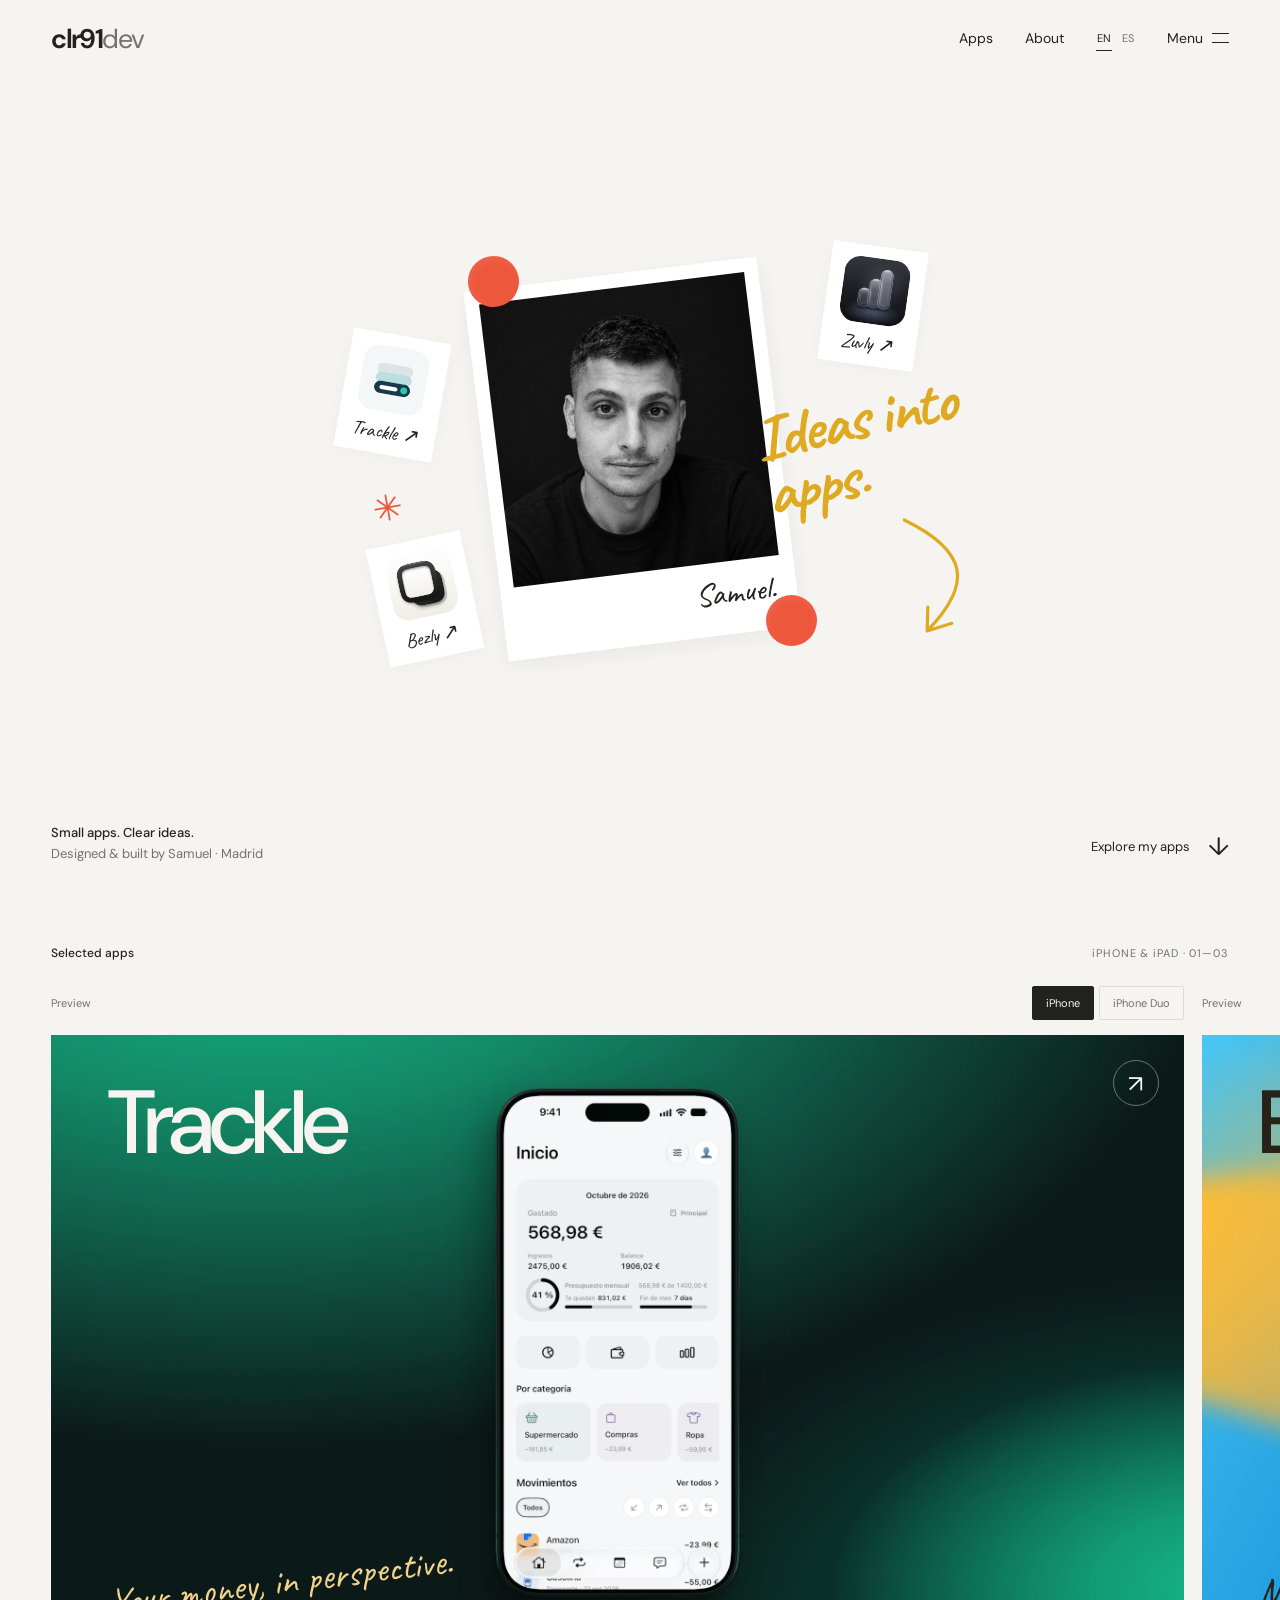
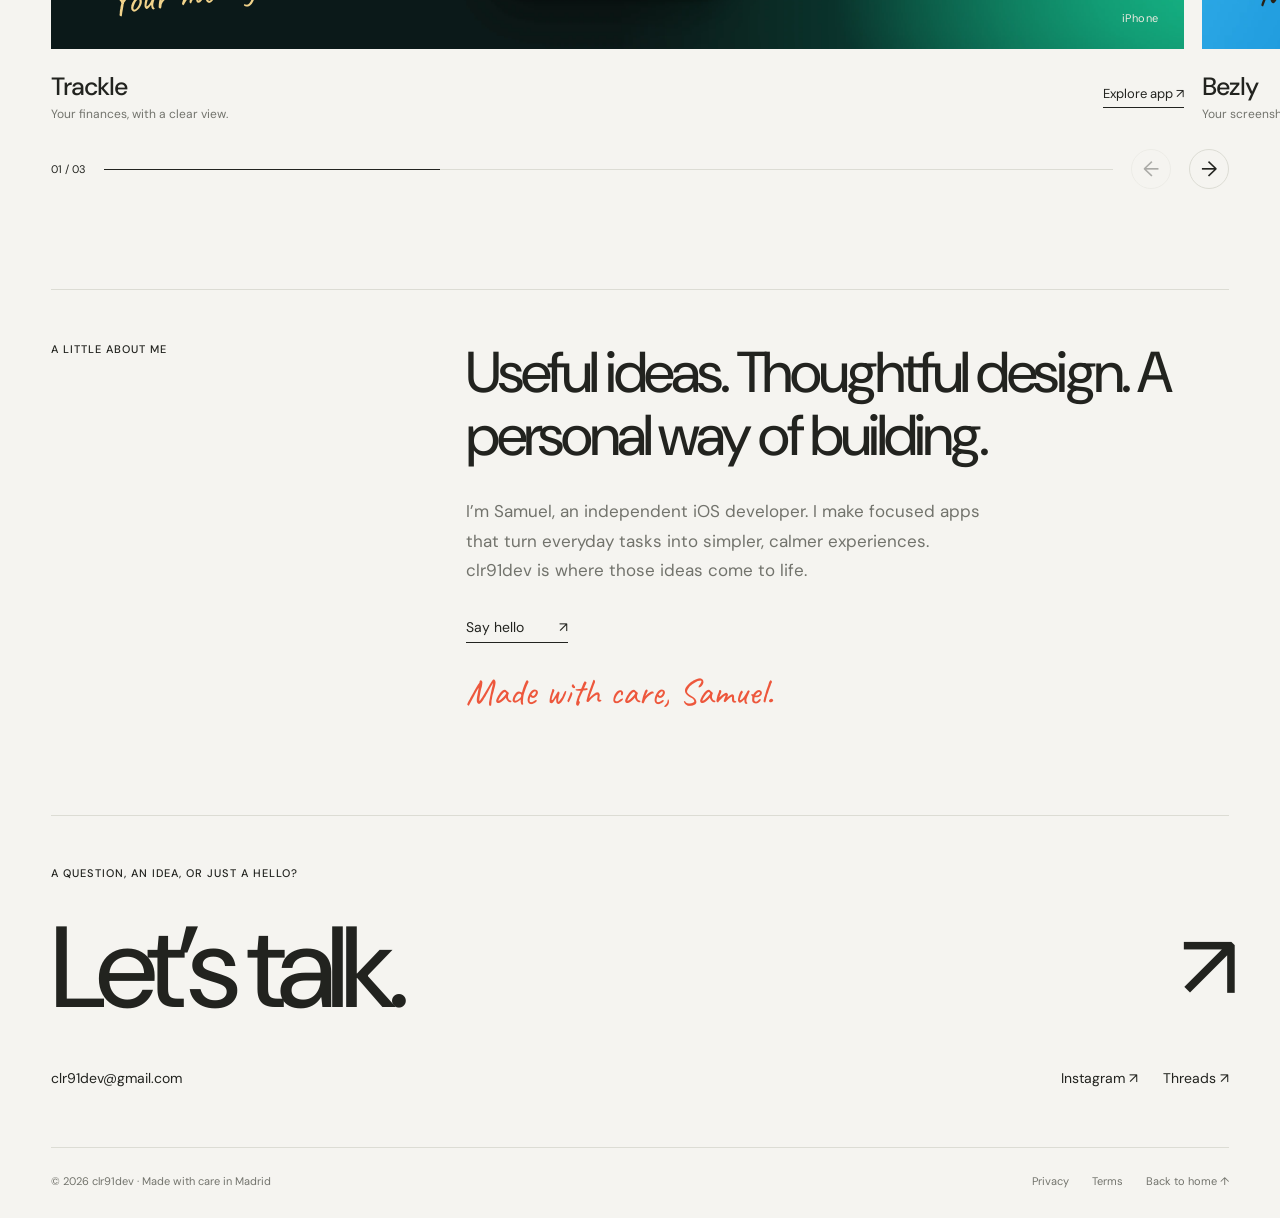
==== commit 0f5d2773: "Add iPhone Duo mockups and device previews for all apps" ====
--- a/index.html
+++ b/index.html
@@ -108,9 +108,16 @@
 <span class="index-label">iPHONE & iPAD · 01—03</span>
 </div>
 <div class="project-rail" tabindex="0" role="region" aria-label="App gallery" data-label-en="App gallery" data-label-es="Galería de apps">
-<article class="project-card">
+<article class="project-card" data-preview data-preview-name="Trackle">
+<div class="device-switch" role="group" aria-label="Device preview" data-label-en="Device preview" data-label-es="Vista de dispositivo">
+<span data-en="Preview" data-es="Vista">Preview</span>
+<div>
+<button type="button" data-preview-device="phone" aria-pressed="true">iPhone</button>
+<button type="button" data-preview-device="duo" aria-pressed="false">iPhone Duo</button>
+</div>
+</div>
 <a class="project-art trackle-scene native-scene" href="./trackle/" aria-label="Trackle">
-<img class="scene-render" src="./assets/bezly-exports/trackle-home-bezly.webp" alt="Trackle — device mockup created with Bezly" data-alt-en="Trackle — device mockup created with Bezly" data-alt-es="Trackle — mockup creado con Bezly" width="2400" height="1350" loading="lazy" decoding="async">
+<img class="scene-render" src="./assets/bezly-exports/trackle-home-bezly.webp" alt="Trackle — device mockup created with Bezly" data-alt-en="Trackle — device mockup created with Bezly" data-alt-es="Trackle — mockup creado con Bezly" width="2400" height="1350" loading="lazy" decoding="async" data-src-phone="./assets/bezly-exports/trackle-home-bezly.webp" data-src-duo="./assets/bezly-exports/trackle-duo-bezly.webp">
 <span class="project-backword">Trackle</span>
 <span class="scene-note" data-en="Your money, in perspective." data-es="Tu dinero, en perspectiva." >Your money, in perspective.</span>
 <span class="scene-tag">iPhone</span>
@@ -128,9 +135,16 @@
 </a>
 </div>
 </article>
-<article class="project-card">
+<article class="project-card" data-preview data-preview-name="Bezly">
+<div class="device-switch" role="group" aria-label="Device preview" data-label-en="Device preview" data-label-es="Vista de dispositivo">
+<span data-en="Preview" data-es="Vista">Preview</span>
+<div>
+<button type="button" data-preview-device="phone" aria-pressed="true">iPhone</button>
+<button type="button" data-preview-device="duo" aria-pressed="false">iPhone Duo</button>
+</div>
+</div>
 <a class="project-art bezly-scene native-scene" href="./bezly/" aria-label="Bezly">
-<img class="scene-render" src="./assets/bezly-exports/bezly-studio-bezly.webp" alt="Bezly — device mockup created with Bezly" data-alt-en="Bezly — device mockup created with Bezly" data-alt-es="Bezly — mockup creado con Bezly" width="2400" height="1350" loading="lazy" decoding="async">
+<img class="scene-render" src="./assets/bezly-exports/bezly-studio-bezly.webp" alt="Bezly — device mockup created with Bezly" data-alt-en="Bezly — device mockup created with Bezly" data-alt-es="Bezly — mockup creado con Bezly" width="2400" height="1350" loading="lazy" decoding="async" data-src-phone="./assets/bezly-exports/bezly-studio-bezly.webp" data-src-duo="./assets/bezly-exports/bezly-duo-bezly.webp">
 <span class="project-backword">Bezly</span>
 <span class="scene-note" data-en="Make it yours." data-es="Hazlo tuyo." >Make it yours.</span>
 <span class="scene-tag">iPhone</span>
@@ -148,9 +162,16 @@
 </a>
 </div>
 </article>
-<article class="project-card">
+<article class="project-card" data-preview data-preview-name="Zuvly">
+<div class="device-switch" role="group" aria-label="Device preview" data-label-en="Device preview" data-label-es="Vista de dispositivo">
+<span data-en="Preview" data-es="Vista">Preview</span>
+<div>
+<button type="button" data-preview-device="phone" aria-pressed="true">iPhone</button>
+<button type="button" data-preview-device="duo" aria-pressed="false">iPhone Duo</button>
+</div>
+</div>
 <a class="project-art zuvly-scene native-scene" href="./zuvly/" aria-label="Zuvly">
-<img class="scene-render" src="./assets/bezly-exports/zuvly-dashboard-bezly.webp" alt="Zuvly — device mockup created with Bezly" data-alt-en="Zuvly — device mockup created with Bezly" data-alt-es="Zuvly — mockup creado con Bezly" width="2400" height="1350" loading="lazy" decoding="async">
+<img class="scene-render" src="./assets/bezly-exports/zuvly-dashboard-bezly.webp" alt="Zuvly — device mockup created with Bezly" data-alt-en="Zuvly — device mockup created with Bezly" data-alt-es="Zuvly — mockup creado con Bezly" width="2400" height="1350" loading="lazy" decoding="async" data-src-phone="./assets/bezly-exports/zuvly-dashboard-bezly.webp" data-src-duo="./assets/bezly-exports/zuvly-duo-bezly.webp">
 <span class="project-backword">Zuvly</span>
 <span class="scene-note" data-en="See the bigger picture." data-es="Mira el conjunto." >See the bigger picture.</span>
 <span class="scene-tag" data-en="In development · Demo data" data-es="En desarrollo · Datos de demostración" >In development · Demo data</span>
@@ -183,7 +204,7 @@
 <p class="eyebrow" data-en="A little about me" data-es="Un poco sobre mí" >A little about me</p>
 <div class="about-copy">
 <h2 data-en="Useful ideas. Thoughtful design. A personal way of building." data-es="Ideas útiles. Diseño con intención. Una forma personal de crear." >Useful ideas. Thoughtful design. A personal way of building.</h2>
-<p data-en="I’m Samuel, an independent iOS developer in Madrid. I make focused apps that turn everyday tasks into simpler, calmer experiences. clr91dev is where those ideas come to life." data-es="Soy Samuel, desarrollador iOS independiente en Madrid. Creo apps que convierten las tareas del día a día en experiencias más sencillas y tranquilas. clr91dev es donde esas ideas cobran vida." >I’m Samuel, an independent iOS developer in Madrid. I make focused apps that turn everyday tasks into simpler, calmer experiences. clr91dev is where those ideas come to life.</p>
+<p data-en="I’m Samuel, an independent iOS developer. I make focused apps that turn everyday tasks into simpler, calmer experiences. clr91dev is where those ideas come to life." data-es="Soy Samuel, desarrollador iOS independiente. Creo apps que convierten las tareas del día a día en experiencias más sencillas y tranquilas. clr91dev es donde esas ideas cobran vida." >I’m Samuel, an independent iOS developer. I make focused apps that turn everyday tasks into simpler, calmer experiences. clr91dev is where those ideas come to life.</p>
 <a class="underlined-link" href="mailto:clr91dev@gmail.com">
 <span data-en="Say hello" data-es="Salúdame" >Say hello</span>
 <span aria-hidden="true">↗</span>
--- a/assets/studio.css
+++ b/assets/studio.css
@@ -1232,6 +1232,41 @@
     top: 15px;
     transform: rotate(8deg);
 }
+.device-switch {
+    display: flex;
+    align-items: center;
+    justify-content: space-between;
+    gap: 14px;
+    margin-bottom: 15px;
+    font-size: 11px;
+    color: var(--muted);
+}
+.device-switch>div { display: flex; gap: 5px; }
+.device-switch button {
+    padding: 9px 13px;
+    background: transparent;
+    border: 1px solid var(--line);
+    border-radius: 2px;
+    white-space: nowrap;
+    color: var(--muted);
+}
+.device-switch button[aria-pressed=true] {
+    color: var(--paper);
+    background: var(--ink);
+    border-color: var(--ink);
+}
+.native-scene.duo-preview .scene-render { object-fit: cover; }
+.native-scene.duo-preview .project-backword { font-size: clamp(35px, 5vw, 64px); }
+.native-scene.duo-preview .scene-note { bottom: 4%; font-size: clamp(20px, 2.4vw, 32px); }
+.bezly-scene.native-scene.duo-preview { background: #d7b76f; }
+.zuvly-scene.native-scene.duo-preview { background: #20182f; }
+@media(max-width:600px) {
+    .native-scene.duo-preview { height: clamp(290px, 74vw, 400px); }
+    .product-cover .native-scene.duo-preview { height: clamp(290px, 74vw, 400px); }
+    .native-scene.duo-preview .project-backword,
+    .product-cover .native-scene.duo-preview .project-backword { top: 5%; font-size: 30px; }
+    .native-scene.duo-preview .scene-note { font-size: 21px; bottom: 6%; }
+}
 .scrap-zuvly:hover { transform: rotate(3deg) translateY(-5px); }
 .native-scene { background: #11251f; }
 .native-scene .scene-render {
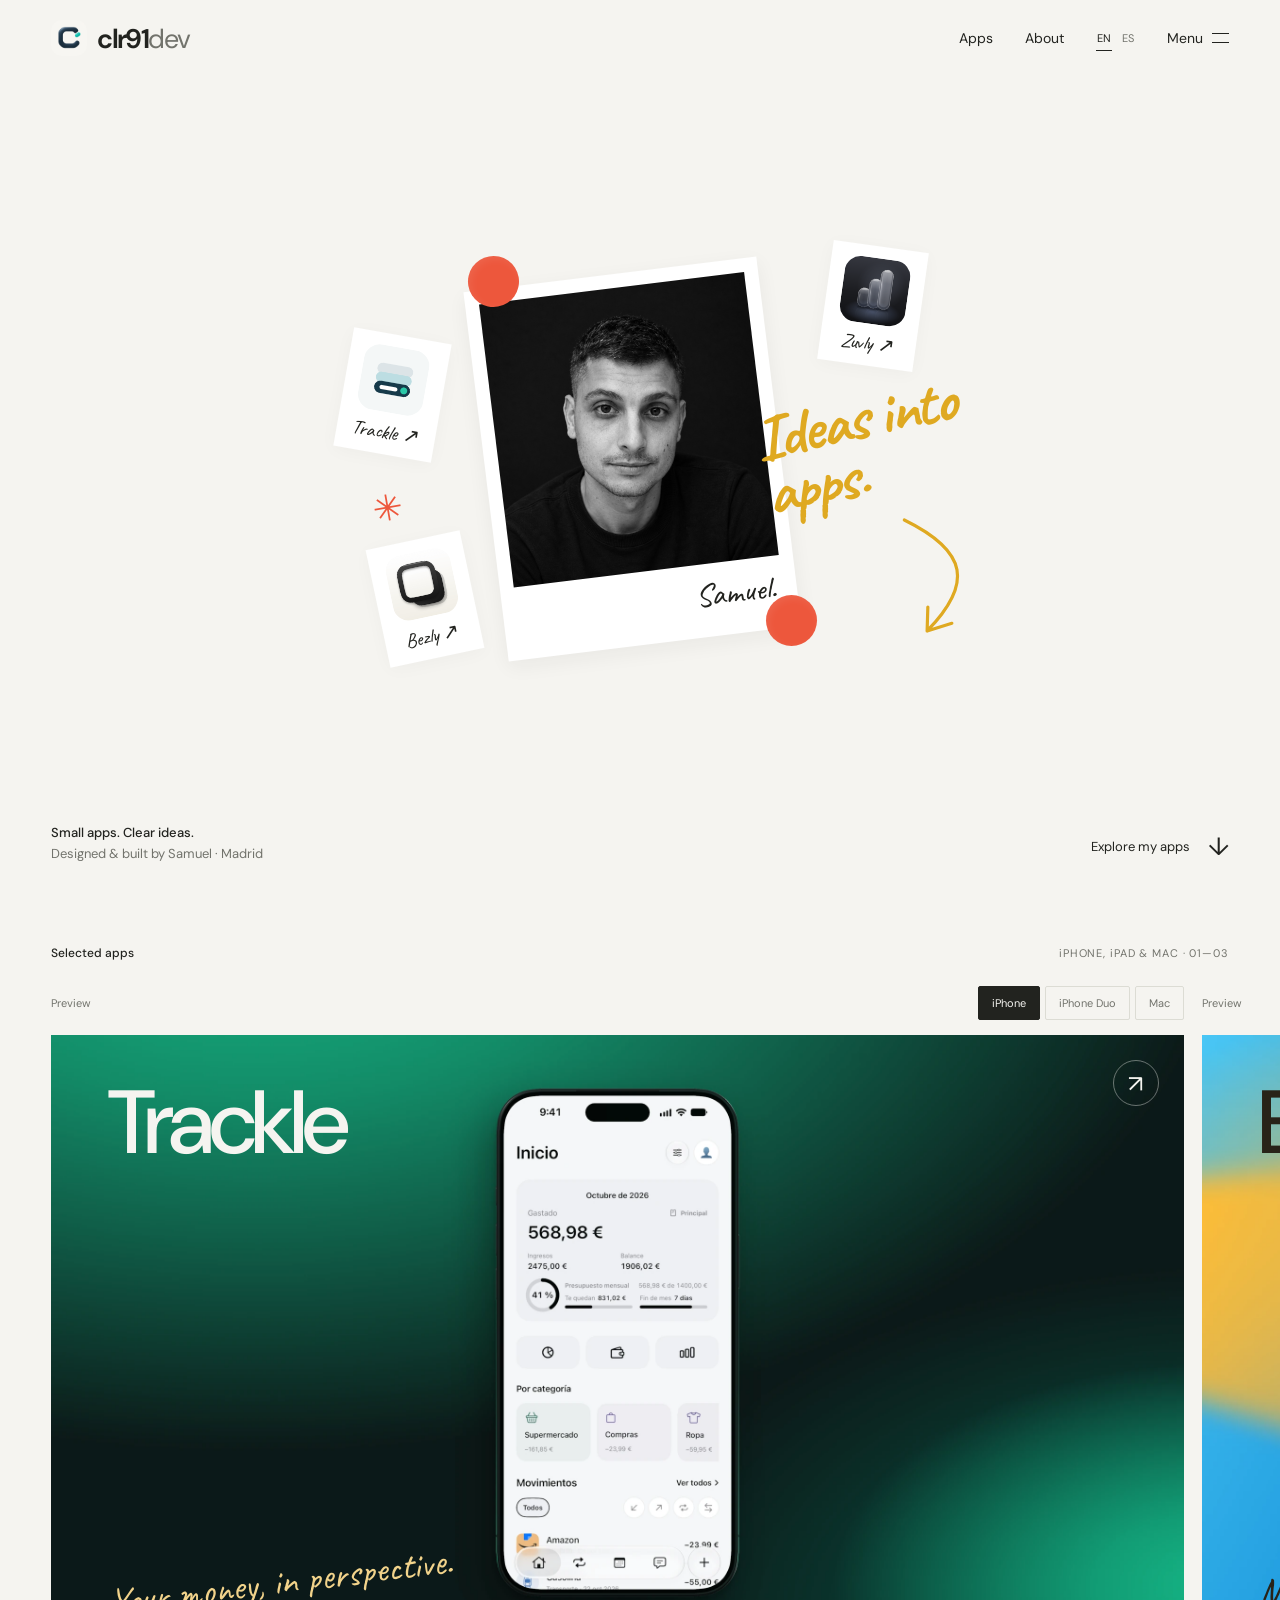
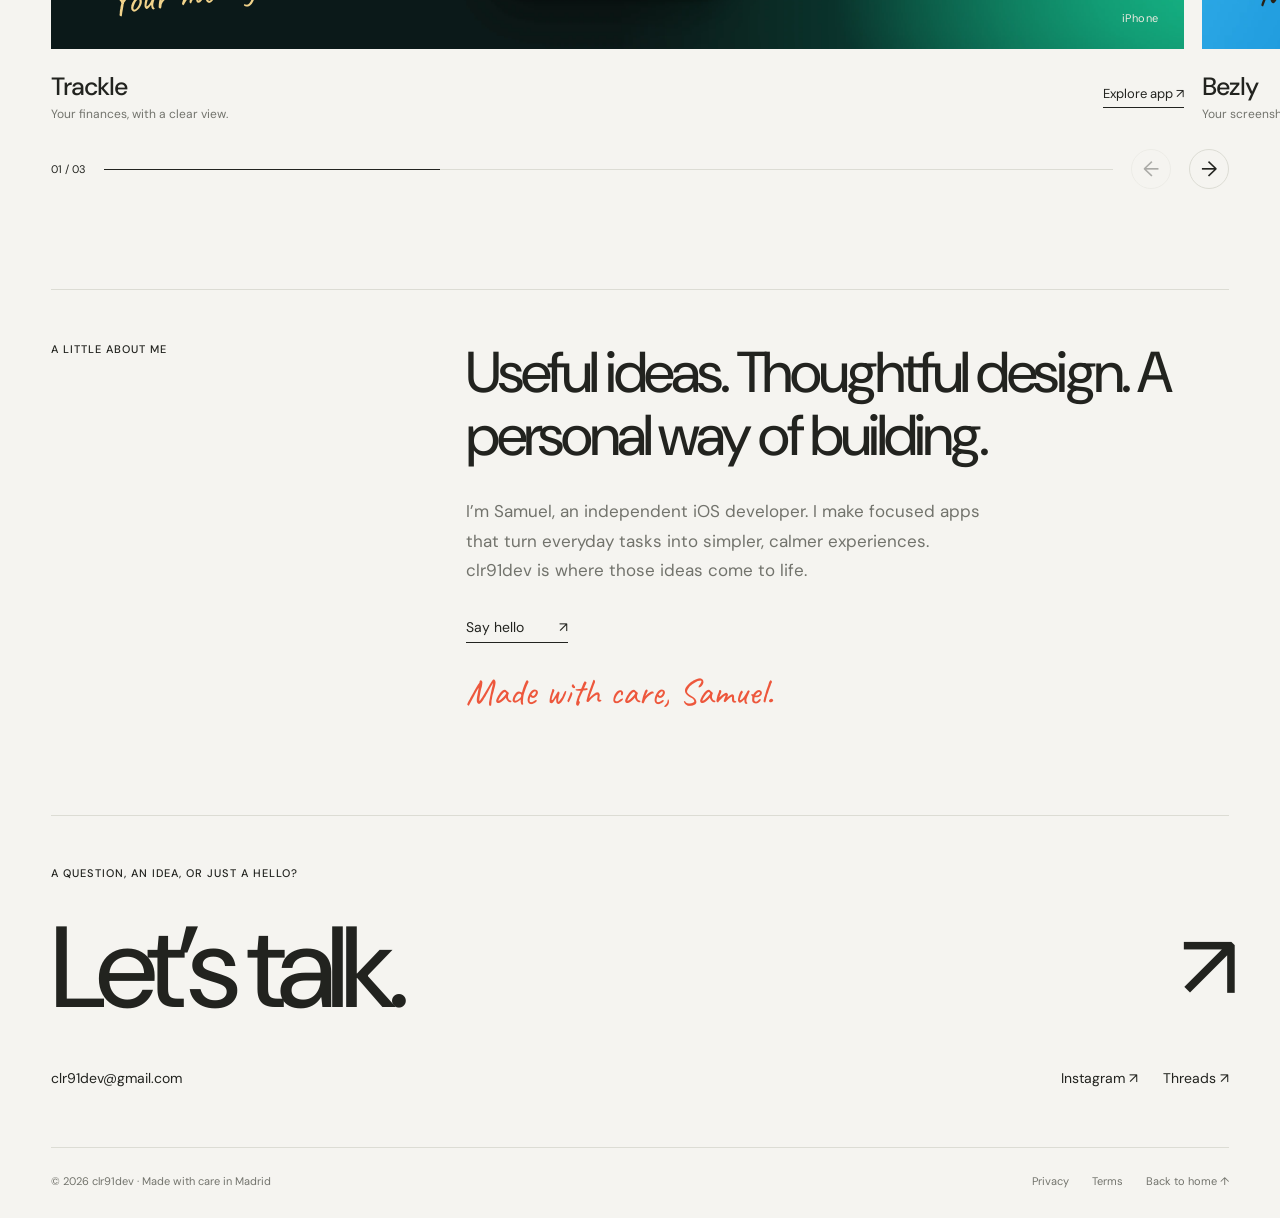
==== commit dd5a4af1: "Add personal brand identity and native Mac app previews" ====
--- a/index.html
+++ b/index.html
@@ -12,8 +12,8 @@
 <meta property="og:description" content="Independent apps by Samuel. Discover Trackle, Bezly and Zuvly.">
 <meta property="og:url" content="https://samuelclr91-del.github.io/Trackle/">
 <meta property="og:image" content="https://samuelclr91-del.github.io/Trackle/assets/bezly-exports/trackle-home-bezly.webp">
-<link rel="icon" href="./assets/clr91dev-mark-v2.png">
-<link rel="apple-touch-icon" href="./assets/clr91dev-mark-v2.png">
+<link rel="icon" href="./assets/brand/favicon-32.png">
+<link rel="apple-touch-icon" href="./assets/brand/apple-touch-icon.png">
 <link rel="preconnect" href="https://fonts.googleapis.com">
 <link rel="preconnect" href="https://fonts.gstatic.com" crossorigin>
 <link rel="stylesheet" href="./assets/studio.css">
@@ -23,7 +23,7 @@
 <body>
 <a class="skip-link" data-en="Skip to content" data-es="Saltar al contenido" href="#main">Skip to content</a>
 <header class="site-header">
-<a class="wordmark" href="./" aria-label="clr91dev — home">clr91<span>dev</span>
+<a class="wordmark" href="./" aria-label="clr91dev — home"><img class="brand-icon" src="./assets/brand/clr91dev-icon-192.png" alt="" width="36" height="36"><span class="brand-name">clr91<span>dev</span></span>
 </a>
 <div class="header-links">
 <a class="desktop-only" href="#apps">
@@ -105,7 +105,7 @@
 <section class="work-gallery" id="apps" aria-labelledby="work-title">
 <div class="section-topline">
 <h2 data-en="Selected apps" data-es="Apps seleccionadas" id="work-title">Selected apps</h2>
-<span class="index-label">iPHONE & iPAD · 01—03</span>
+<span class="index-label">iPHONE, iPAD &amp; MAC · 01—03</span>
 </div>
 <div class="project-rail" tabindex="0" role="region" aria-label="App gallery" data-label-en="App gallery" data-label-es="Galería de apps">
 <article class="project-card" data-preview data-preview-name="Trackle">
@@ -114,10 +114,11 @@
 <div>
 <button type="button" data-preview-device="phone" aria-pressed="true">iPhone</button>
 <button type="button" data-preview-device="duo" aria-pressed="false">iPhone Duo</button>
+<button type="button" data-preview-device="mac" aria-pressed="false">Mac</button>
 </div>
 </div>
 <a class="project-art trackle-scene native-scene" href="./trackle/" aria-label="Trackle">
-<img class="scene-render" src="./assets/bezly-exports/trackle-home-bezly.webp" alt="Trackle — device mockup created with Bezly" data-alt-en="Trackle — device mockup created with Bezly" data-alt-es="Trackle — mockup creado con Bezly" width="2400" height="1350" loading="lazy" decoding="async" data-src-phone="./assets/bezly-exports/trackle-home-bezly.webp" data-src-duo="./assets/bezly-exports/trackle-duo-bezly.webp">
+<img class="scene-render" src="./assets/bezly-exports/trackle-home-bezly.webp" alt="Trackle — device mockup created with Bezly" data-alt-en="Trackle — device mockup created with Bezly" data-alt-es="Trackle — mockup creado con Bezly" width="2400" height="1350" loading="lazy" decoding="async" data-src-phone="./assets/bezly-exports/trackle-home-bezly.webp" data-src-duo="./assets/bezly-exports/trackle-duo-bezly.webp" data-src-mac="./assets/bezly-exports/trackle-mac-bezly.webp">
 <span class="project-backword">Trackle</span>
 <span class="scene-note" data-en="Your money, in perspective." data-es="Tu dinero, en perspectiva." >Your money, in perspective.</span>
 <span class="scene-tag">iPhone</span>
@@ -141,10 +142,11 @@
 <div>
 <button type="button" data-preview-device="phone" aria-pressed="true">iPhone</button>
 <button type="button" data-preview-device="duo" aria-pressed="false">iPhone Duo</button>
+<button type="button" data-preview-device="mac" aria-pressed="false">Mac</button>
 </div>
 </div>
 <a class="project-art bezly-scene native-scene" href="./bezly/" aria-label="Bezly">
-<img class="scene-render" src="./assets/bezly-exports/bezly-studio-bezly.webp" alt="Bezly — device mockup created with Bezly" data-alt-en="Bezly — device mockup created with Bezly" data-alt-es="Bezly — mockup creado con Bezly" width="2400" height="1350" loading="lazy" decoding="async" data-src-phone="./assets/bezly-exports/bezly-studio-bezly.webp" data-src-duo="./assets/bezly-exports/bezly-duo-bezly.webp">
+<img class="scene-render" src="./assets/bezly-exports/bezly-studio-bezly.webp" alt="Bezly — device mockup created with Bezly" data-alt-en="Bezly — device mockup created with Bezly" data-alt-es="Bezly — mockup creado con Bezly" width="2400" height="1350" loading="lazy" decoding="async" data-src-phone="./assets/bezly-exports/bezly-studio-bezly.webp" data-src-duo="./assets/bezly-exports/bezly-duo-bezly.webp" data-src-mac="./assets/bezly-exports/bezly-mac-bezly.webp">
 <span class="project-backword">Bezly</span>
 <span class="scene-note" data-en="Make it yours." data-es="Hazlo tuyo." >Make it yours.</span>
 <span class="scene-tag">iPhone</span>
--- a/assets/studio.css
+++ b/assets/studio.css
@@ -1344,3 +1344,23 @@
 
 }
 
+
+/* Approved personal identity and native Mac previews. */
+.wordmark { display: inline-flex; align-items: center; gap: 10px; }
+.wordmark .brand-icon { width: 36px; height: 36px; border-radius: 10px; flex: none; }
+.wordmark .brand-name { color: var(--ink); font-weight: 650; }
+.native-scene.mac-preview { background: #fff; }
+.native-scene.mac-preview .scene-render { object-fit: contain; }
+.native-scene.mac-preview .project-backword { color: #17232c; font-size: clamp(30px, 4vw, 48px); top: 5%; }
+.native-scene.mac-preview .scene-note { display: none; }
+.native-scene.mac-preview .scene-tag,
+.native-scene.mac-preview .open-project { color: #17232c; border-color: #17232c55; }
+@media(max-width: 600px) {
+    .wordmark { gap: 7px; }
+    .wordmark .brand-icon { width: 30px; height: 30px; border-radius: 8px; }
+    .native-scene.mac-preview,
+    .product-cover .native-scene.mac-preview { height: clamp(250px, 66vw, 400px); }
+    .native-scene.mac-preview .project-backword { font-size: 27px; }
+    .device-switch { gap: 8px; }
+    .device-switch button { padding: 7px 9px; }
+}
